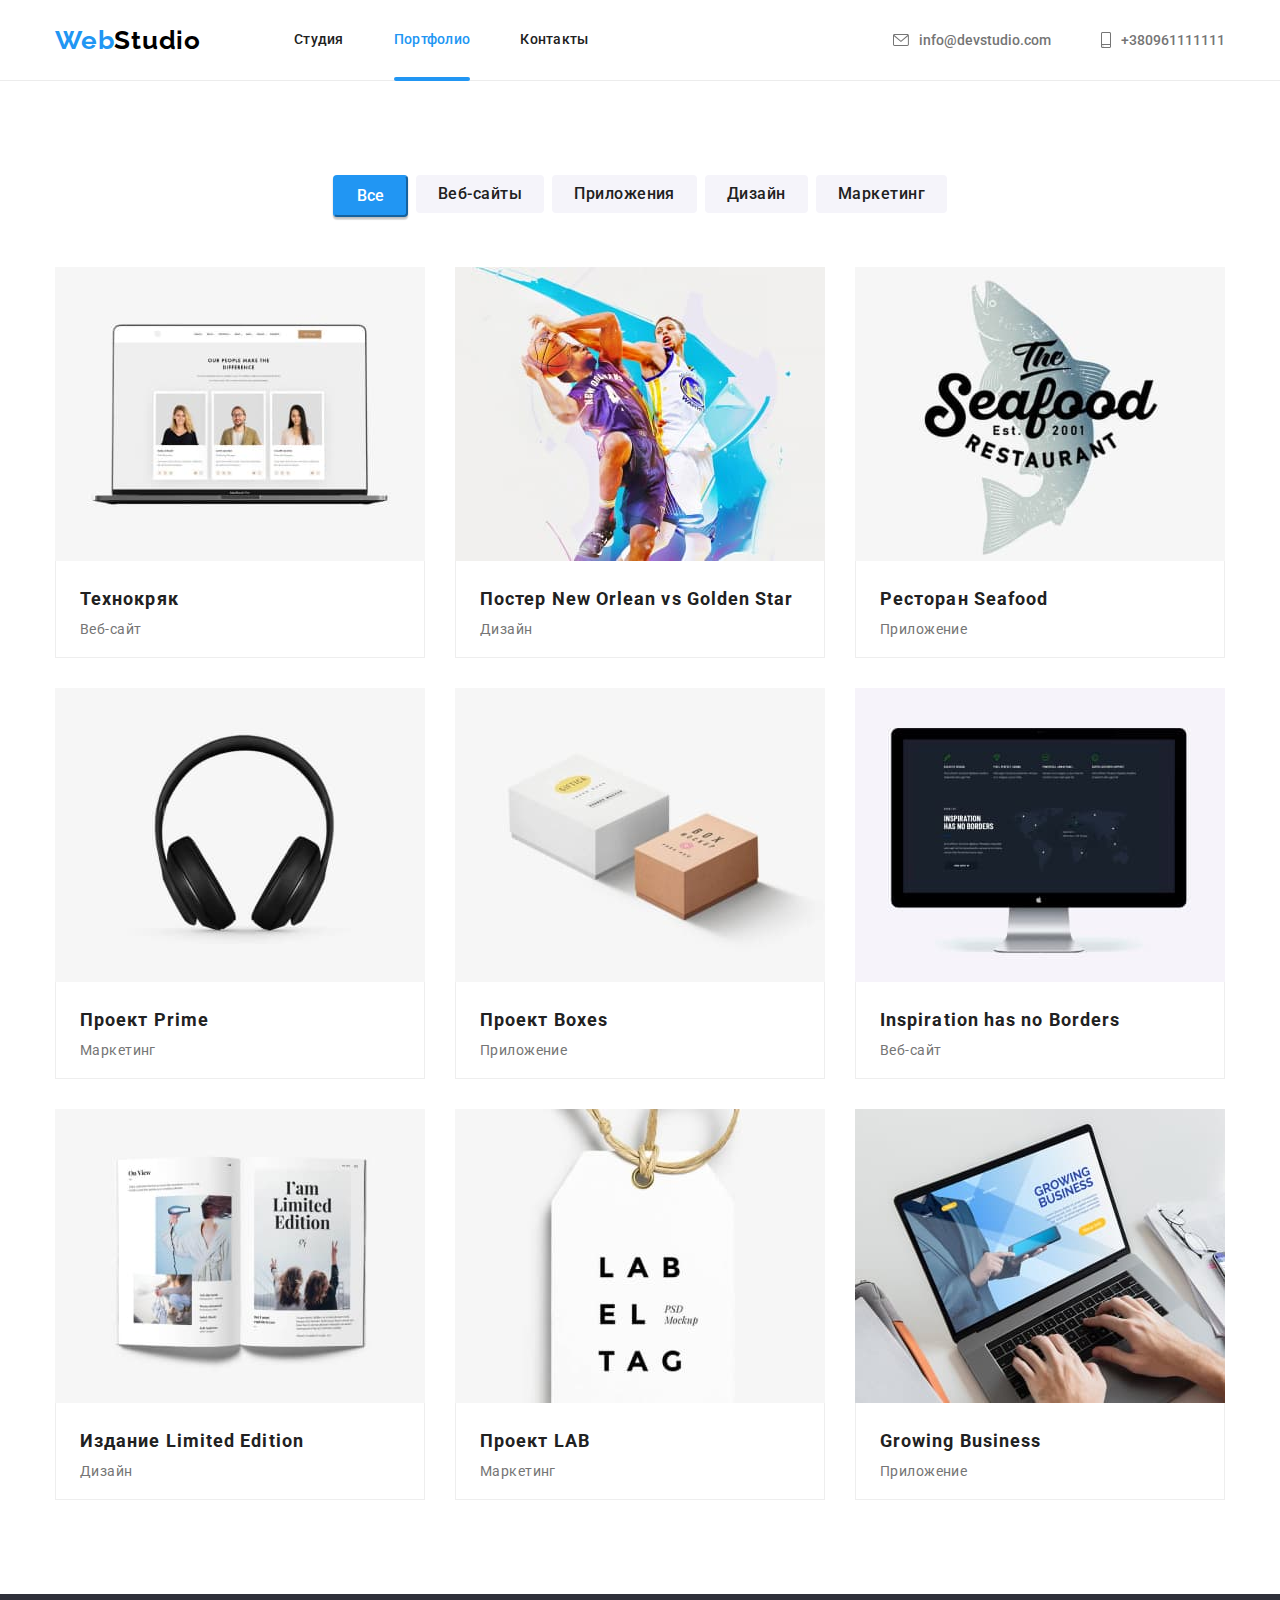
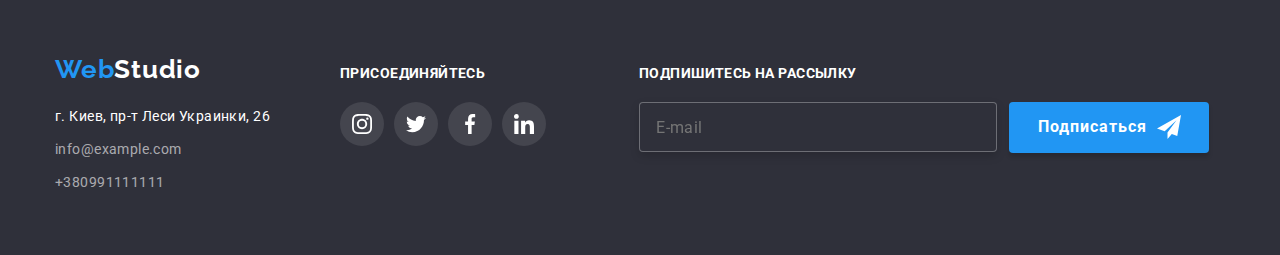
==== portfolio.html @ b42b378a "hw7" ====
<!DOCTYPE html>
<html lang="ru">
  <head>
    <meta charset="UTF-8" />
    <meta http-equiv="X-UA-Compatible" content="IE=edge" />
    <meta name="viewport" content="width=device-width, initial-scale=1.0" />
    <title>portfolio</title>
    <link
      href="https://fonts.googleapis.com/css2?family=Raleway:wght@700&family=Roboto:wght@400;500;700;900&display=swap"
      rel="stylesheet"
    />
    <link
      rel="stylesheet"
      href="https://cdnjs.cloudflare.com/ajax/libs/modern-normalize/1.1.0/modern-normalize.min.css"
    />
    <link rel="stylesheet" href="./css/styles.css" />
  </head>
  <body>
    <header class="header">
      <div class="container main-nav">
        <nav class="nav">
          <a class="link link-logo logo" href="./index.html" lang="en"
            >Web<span class="logo-header">Studio</span></a
          >
          <ul class="list-nav">
            <li class="item"><a class="link" href="./index.html">Студия</a></li>
            <li class="item">
              <a class="link-active" href="./portfolio.html">Портфолио</a>
            </li>
            <li class="item"><a class="link" href="#contacts">Контакты</a></li>
          </ul>
        </nav>
        <!-- contacts -->
        <ul class="list-contacts">
          <li class="item item-contacts">
            <a
              class="link link-contacts"
              href="mailto:info@devstudio.com"
              title="написать письмо"
            >
              <svg class="header-icon" width="16" height="12">
                <use href="./image/icon.svg#icon-envelope"></use>
              </svg>
              info@devstudio.com</a
            >
          </li>
          <li class="item item-contacts">
            <a
              class="link link-contacts"
              href="tel:+380961111111"
              title="позвонить"
            >
              <svg class="header-icon" width="10" height="16">
                <use href="./image/icon.svg#icon-smartphone"></use>
              </svg>
              +380961111111</a
            >
          </li>
        </ul>
      </div>
    </header>
    <main>
      <section class="section portfolio">
        <div class="container">
          <h1 class="title-section">Портфолио</h1>
          <ul class="list filter">
            <li class="item-button item">
              <button class="button-active" type="button">Все</button>
            </li>
            <li class="item-button item">
              <button class="button-portfolio" type="button">Веб-сайты</button>
            </li>
            <li class="item-button item">
              <button class="button-portfolio" type="button">Приложения</button>
            </li>
            <li class="item-button item">
              <button class="button-portfolio" type="button">Дизайн</button>
            </li>
            <li class="item-button item">
              <button class="button-portfolio" type="button">Маркетинг</button>
            </li>
          </ul>
          <ul class="list-example">
            <li class="item-example item">
              <a class="link-example link" href="./portfolio.html">
                <div class="example-card-thumb">
                  <img
                    class="image"
                    src="./image/portfolio-1.jpg"
                    alt="Технокряк"
                    width="370"
                    height="294"
                  />
                  <div class="overlay-example">
                    <p class="example-text-thumb">
                      Ресурс предлагает комплексные предложения с разным уровнем
                      функционала и сервисов. Все это позволит посетителю
                      получить исчерпывающие сведения о компании или частном
                      лице.
                    </p>
                  </div>
                </div>
                <div class="example-card">
                  <h2 class="example-title title">Технокряк</h2>
                  <p class="text">Веб-сайт</p>
                </div>
              </a>
            </li>
            <li class="item-example item">
              <a class="link-example link" href="./portfolio.html">
                <div class="example-card-thumb">
                  <img
                    class="image"
                    src="./image/portfolio-2.jpg"
                    alt="Постер New Orlean vs Golden Star"
                    width="370"
                    height="294"
                  />
                  <div class="overlay-example">
                    <p class="example-text-thumb">
                      Ресурс предлагает комплексные предложения с разным уровнем
                      функционала и сервисов. Все это позволит посетителю
                      получить исчерпывающие сведения о компании или частном
                      лице.
                    </p>
                  </div>
                </div>
                <div class="example-card">
                  <h2 class="example-title title">
                    Постер <span lang="en">New Orlean vs Golden Star</span>
                  </h2>
                  <p class="text">Дизайн</p>
                </div>
              </a>
            </li>
            <li class="item-example item">
              <a class="link-example link" href="./portfolio.html">
                <div class="example-card-thumb">
                  <img
                    class="image"
                    src="./image/portfolio-3.jpg"
                    alt="Ресторан Seafood"
                    width="370"
                    height="294"
                  />
                  <div class="overlay-example">
                    <p class="example-text-thumb">
                      Ресурс предлагает комплексные предложения с разным уровнем
                      функционала и сервисов. Все это позволит посетителю
                      получить исчерпывающие сведения о компании или частном
                      лице.
                    </p>
                  </div>
                </div>
                <div class="example-card">
                  <h2 class="example-title title">
                    Ресторан <span lang="en">Seafood</span>
                  </h2>
                  <p class="text">Приложение</p>
                </div>
              </a>
            </li>
            <li class="item-example item">
              <a class="link-example link" href="./portfolio.html">
                <div class="example-card-thumb">
                  <img
                    class="image"
                    src="./image/portfolio-4.jpg"
                    alt="Проект Prime"
                    width="370"
                    height="294"
                  />
                  <div class="overlay-example">
                    <p class="example-text-thumb">
                      Ресурс предлагает комплексные предложения с разным уровнем
                      функционала и сервисов. Все это позволит посетителю
                      получить исчерпывающие сведения о компании или частном
                      лице.
                    </p>
                  </div>
                </div>
                <div class="example-card">
                  <h2 class="example-title title">
                    Проект <span lang="en">Prime</span>
                  </h2>
                  <p class="text">Маркетинг</p>
                </div>
              </a>
            </li>
            <li class="item-example item">
              <a class="link-example link" href="./portfolio.html">
                <div class="example-card-thumb">
                  <img
                    class="image"
                    src="./image/portfolio-5.jpg"
                    alt="Проект Boxes"
                    width="370"
                    height="294"
                  />
                  <div class="overlay-example">
                    <p class="example-text-thumb">
                      Ресурс предлагает комплексные предложения с разным уровнем
                      функционала и сервисов. Все это позволит посетителю
                      получить исчерпывающие сведения о компании или частном
                      лице.
                    </p>
                  </div>
                </div>
                <div class="example-card">
                  <h2 class="example-title title">
                    Проект <span lang="en">Boxes</span>
                  </h2>
                  <p class="text">Приложение</p>
                </div>
              </a>
            </li>
            <li class="item-example item">
              <a class="link-example link" href="./portfolio.html">
                <div class="example-card-thumb">
                  <img
                    class="image"
                    src="./image/portfolio-6.jpg"
                    alt="Inspiration has no Borders"
                    width="370"
                    height="294"
                  />
                  <div class="overlay-example">
                    <p class="example-text-thumb">
                      Ресурс предлагает комплексные предложения с разным уровнем
                      функционала и сервисов. Все это позволит посетителю
                      получить исчерпывающие сведения о компании или частном
                      лице.
                    </p>
                  </div>
                </div>
                <div class="example-card">
                  <h2 class="example-title title" lang="en">
                    Inspiration has no Borders
                  </h2>
                  <p class="text">Веб-сайт</p>
                </div>
              </a>
            </li>
            <li class="item-example item">
              <a class="link-example link" href="./portfolio.html">
                <div class="example-card-thumb">
                  <img
                    class="image"
                    src="./image/portfolio-7.jpg"
                    alt="Издание Limited Edition"
                    width="370"
                    height="294"
                  />
                  <div class="overlay-example">
                    <p class="example-text-thumb">
                      Ресурс предлагает комплексные предложения с разным уровнем
                      функционала и сервисов. Все это позволит посетителю
                      получить исчерпывающие сведения о компании или частном
                      лице.
                    </p>
                  </div>
                </div>
                <div class="example-card">
                  <h2 class="example-title title">
                    Издание <span lang="en">Limited Edition</span>
                  </h2>
                  <p class="text">Дизайн</p>
                </div>
              </a>
            </li>
            <li class="item-example item">
              <a class="link-example link" href="./portfolio.html">
                <div class="example-card-thumb">
                  <img
                    class="image image"
                    src="./image/portfolio-8.jpg"
                    alt="Проект LAB"
                    width="370"
                    height="294"
                  />
                  <div class="overlay-example">
                    <p class="example-text-thumb">
                      Ресурс предлагает комплексные предложения с разным уровнем
                      функционала и сервисов. Все это позволит посетителю
                      получить исчерпывающие сведения о компании или частном
                      лице.
                    </p>
                  </div>
                </div>
                <div class="example-card">
                  <h2 class="example-title title">
                    Проект <span class="part-name" lang="en">LAB</span>
                  </h2>
                  <p class="text">Маркетинг</p>
                </div>
              </a>
            </li>
            <li class="item-example item">
              <a class="link-example link" href="./portfolio.html">
                <div class="example-card-thumb">
                  <img
                    class="image"
                    src="./image/portfolio-9.jpg"
                    alt="Growing Business"
                    width="370"
                    height="294"
                  />
                  <div class="overlay-example">
                    <p class="example-text-thumb">
                      Ресурс предлагает комплексные предложения с разным уровнем
                      функционала и сервисов. Все это позволит посетителю
                      получить исчерпывающие сведения о компании или частном
                      лице.
                    </p>
                  </div>
                </div>
                <div class="example-card">
                  <h2 class="example-title title" lang="en">
                    Growing Business
                  </h2>
                  <p class="text">Приложение</p>
                </div>
              </a>
            </li>
          </ul>
        </div>
      </section>
    </main>
    <footer class="footer">
      <div class="container footer-container">
        <div class="footer-contacts-part">
          <a class="link logo logo-link" href="index.html" lang="en"
            >Web<span class="logo-footer">Studio</span>
          </a>
          <address class="address">
            <p class="address-link-first">г. Киев, пр-т Леси Украинки, 26</p>
            <ul class="list">
              <li class="address-item item">
                <a class="address-link" href="mailto:info@example.com"
                  >info@example.com</a
                >
              </li>
              <li class="address-item item">
                <a class="address-link" href="tel:+380991111111"
                  >+380991111111</a
                >
              </li>
            </ul>
          </address>
        </div>
        <div class="footer-soc-part">
          <h2 class="footer-soc-title title">Присоединяйтесь</h2>
          <ul class="footer-soc-list list">
            <li class="footer-soc-item item">
              <a class="footer-soc-link link" href="">
                <svg class="icon-soc" width="20" height="20">
                  <use href="./image/icon.svg#icon-instagram"></use>
                </svg>
              </a>
            </li>
            <li class="footer-soc-item item">
              <a class="footer-soc-link link" href="">
                <svg class="icon-soc" width="20" height="20">
                  <use href="./image/icon.svg#icon-twitter"></use>
                </svg>
              </a>
            </li>
            <li class="footer-soc-item item">
              <a class="footer-soc-link link" href="">
                <svg class="icon-soc" width="20" height="20">
                  <use href="./image/icon.svg#icon-facebook"></use>
                </svg>
              </a>
            </li>
            <li class="footer-soc-item item">
              <a class="footer-soc-link link" href="">
                <svg class="icon-soc" width="20" height="20">
                  <use href="./image/icon.svg#icon-linkedin"></use>
                </svg>
              </a>
            </li>
          </ul>
        </div>
        <div class="subscription-footer">
          <h2 class="subscription-text">Подпишитесь на рассылку</h2>
          <form class="subscription-form">
            <input
              class="subscription-input"
              type="email"
              name="user-email"
              placeholder="E-mail"
            />
            <button class="subscription-button" type="submit">
              Подписаться
              <svg class="subscription-icon" width="24" height="24">
                <use href="./image/icon.svg#footer-icon-send"></use>
              </svg>
            </button>
          </form>
        </div>
      </div>
    </footer>
  </body>
</html>
---- css/styles.css ----
:root {
  --main-color: #212121;
  --secondary-color: #757575;
  --accent-color: #2196f3;
  --white-color: #ffffff;
  --white-alfa-color: rgba(255, 255, 255, 0.6);
  --black-color: #000000;
  --bg-main-color: #ffffff;
  --bg-light-color: #f5f4fa;
  --bg-dark-color: #2f303a;
  --bg-accent-color: #2196f3;
  --bg-accent-color-button: #188ce8;
  --border-card-color: #eeeeee;
  --soc-icon-color-main: #afb1b8;
  --soc-bg-footer: rgba(255, 255, 255, 0.1);
}
/* reset style */
p,
h1,
h2,
h3,
h4,
h5,
h6,
ul {
  margin: 0;
  padding: 0;
}
.container {
  width: 1200px;
  padding-left: 15px;
  padding-right: 15px;
  margin: 0 auto;
}
.section {
  padding-top: 94px;
  padding-bottom: 94px;
}
body {
  background-color: var(--bg-main-color);
  color: var(--main-color);
  font-family: "Roboto", sans-serif;
  font-size: 14px;
}
.hero,
.footer {
  background-color: var(--bg-dark-color);
}
.team {
  background-color: var(--bg-light-color);
}
.link {
  font-weight: 500;
  color: var(--main-color);
  text-decoration: none;

  transition: color 250ms cubic-bezier(0.4, 0, 0.2, 1),
    background-color 250ms cubic-bezier(0.4, 0, 0.2, 1),
    box-shadow 250ms cubic-bezier(0.4, 0, 0.2, 1);
}
.item {
  list-style-type: none;
}
/* header */
.header {
  border-bottom: 1px solid #ececec;
}
.main-nav,
.nav {
  display: flex;
  align-items: center;
}
/* Логотип */
.logo {
  display: block;
  color: var(--accent-color);
  font-family: "Raleway", sans-serif;
  font-weight: 700;
  font-size: 26px;
  line-height: 1.19;
  letter-spacing: 0.03em;
}
.logo-header {
  color: var(--black-color);
}
.link-logo {
  padding-top: 24px;
  padding-bottom: 24px;
}
/* site-nav */
.list-nav {
  display: flex;
  margin-left: 93px;
}
.list-nav .item:not(:last-child),
.list-contacts .item:not(:last-child) {
  margin-right: 50px;
}
.link-contacts {
  display: flex;
  align-items: center;
  color: var(--secondary-color);

  transition: color 250ms cubic-bezier(0.4, 0, 0.2, 1),
    background-color 250ms cubic-bezier(0.4, 0, 0.2, 1),
    box-shadow 250ms cubic-bezier(0.4, 0, 0.2, 1);
}
.list-nav .link,
.list-nav .link-active,
.link-contacts .link {
  display: block;
  padding-top: 32px;
  padding-bottom: 32px;
  font-weight: 500;
  font-size: 14px;
  line-height: 1.14;
  letter-spacing: 0.02em;
}
.link-active {
  position: relative;
}
.link-active::after {
  position: absolute;
  content: "";
  display: block;
  bottom: -1px;
  left: 0;
  width: 100%;
  height: 4px;
  border-radius: 2px;
  background-color: var(--accent-color);
}
.list-contacts {
  display: flex;
  margin-left: auto;
}
.link-contacts {
  display: flex;
  align-items: center;
  color: var(--secondary-color);
}
.header-icon {
  fill: currentColor;
  margin-right: 10px;
}
.link-active {
  font-weight: 500;
  color: var(--accent-color);
  text-decoration: none;
}
/*---modal---*/
.backdrop {
  position: fixed;
  top: 0;
  left: 0;
  width: 100%;
  height: 100%;
  z-index: 1;
  opacity: 1;
  transition: opacity 250ms cubic-bezier(0.4, 0, 0.2, 1),
    visibility 250ms cubic-bezier(0.4, 0, 0.2, 1);
  background-color: rgba(0, 0, 0, 0.2);
}
.backdrop.is-hidden {
  visibility: hidden;
  opacity: 0;
  pointer-events: none;
}
.modal {
  position: absolute;
  content: "";
  top: 50%;
  left: 50%;
  border-radius: 4px;
  box-shadow: 0px 1px 3px rgba(0, 0, 0, 0.12), 0px 1px 1px rgba(0, 0, 0, 0.14),
    0px 2px 1px rgba(0, 0, 0, 0.2);
  width: 528px;
  height: 581px;
  padding: 40px;
  transform: translate(-50%, -50%);
  transition: transform 250ms cubic-bezier(0.4, 0, 0.2, 1);
  background-color: var(--bg-main-color);
}
.button-close {
  position: absolute;
  content: "";
  top: 8px;
  right: 8px;
  display: flex;
  align-items: center;
  justify-content: center;
  width: 30px;
  height: 30px;
  padding: 0;
  border-radius: 50%;
  border: 1px solid rgba(0, 0, 0, 0.1);

  cursor: pointer;
  background-color: var(--bg-main-color);
  transition: transform 250ms cubic-bezier(0.4, 0, 0.2, 1);
}
.button-close:hover,
.button-close:focus {
  fill: var(--accent-color);
}
.button-active {
  padding: 6px 22px;
  display: block;
  font-weight: 500;
  font-size: 16px;
  line-height: 1.63;
  border-radius: 4px;
  text-align: center;
  cursor: pointer;
  background-color: var(--bg-accent-color);
  color: var(--white-color);
  text-decoration: none;
  border-radius: 4px;
  border-color: var(--accent-color);
  box-shadow: 0px 3px 1px rgba(0, 0, 0, 0.1), 0px 1px 2px rgba(0, 0, 0, 0.08),
    0px 2px 2px rgba(0, 0, 0, 0.12);
}
.list-nav .link:hover,
.list-nav .link:focus,
.list-contacts .link:hover,
.list-contacts .link:focus {
  color: var(--accent-color);
  fill: currentColor;
}
.modal-form {
  display: flex;
  flex-direction: column;
  justify-content: center;
}
.modal-text {
  font-style: normal;
  font-weight: 700;
  font-size: 20px;
  line-height: 1.15;
  text-align: center;
  letter-spacing: 0.03em;
  color: var(--main-color);
}
.modal-item {
  margin-bottom: 10px;
  list-style: none;
}
.modal-form-comment,
.modal-lable {
  margin-bottom: 4px;
  font-weight: 400;
  font-size: 12px;
  line-height: 1.67;
  letter-spacing: 0.01em;
  color: var(--secondary-color);
}
.modal-field {
  position: relative;
}
.modal-input-icon {
  position: absolute;
  content: "";
  top: 50%;
  left: 12px;
  transform: translateY(-50%);
  fill: var(--main-color);
  transition: border-color 250ms cubic-bezier(0.4, 0, 0.2, 1);
}
.modal-input {
  width: 100%;
  height: 40px;
  padding: 11px 12px 11px 42px;
  border: 1px solid rgba(33, 33, 33, 0.2);
  border-radius: 4px;
  font-weight: 400;
  font-size: 12px;
  line-height: 1.67;
  letter-spacing: 0.01em;
  color: var(--main-color);
  transition: border-color 250ms cubic-bezier(0.4, 0, 0.2, 1);
}
.modal-input:hover,
.modal-input:focus {
  border-color: var(--accent-color);
}
.modal-input:hover + .modal-input-icon,
.modal-input:focus + .modal-input-icon {
  fill: var(--accent-color);
}
.modal-textarea {
  width: 100%;
  height: 120px;
  padding: 12px 16px;
  border: 1px solid rgba(33, 33, 33, 0.2);
  border-radius: 4px;
  resize: none;
  transition: border-color 250ms cubic-bezier(0.4, 0, 0.2, 1);
}
.modal-textarea::placeholder {
  font-style: normal;
  font-weight: 400;
  font-size: 12px;
  line-height: 1.67;
  letter-spacing: 0.01em;
  color: rgba(117, 117, 117, 0.5);
}
.modal-textarea:hover,
.model-textarea:focus {
  border-color: var(--accent-color);
}
.modal-comment {
  margin-bottom: 20px;
}
.custom-checkbox {
  width: 16px;
  height: 15;
  display: flex;
  align-items: center;
  justify-content: center;
  outline: 2px solid var(--black-color);
  border-radius: 2px;
  box-shadow: 0px 4px 4px rgba(0, 0, 0, 0.25);

  margin-right: 8px;
  transition: border-color 250ms cubic-bezier(0.4, 0, 0.2, 1),
    background-color 250ms cubic-bezier(0.4, 0, 0.2, 1);
}
.checkbox-icon {
  opacity: 0;
  fill: var(--bg-main-color);
  transition: opacity 250ms cubic-bezier(0.4, 0, 0.2, 1);
}
.input-checkbox:checked + .custom-checkbox {
  outline-color: var(--accent-color);
}
.input-checkbox:checked + .custom-checkbox .checkbox-icon {
  opacity: 1;

  background-color: var(--accent-color);
}
.modal-consent-lable {
  display: flex;
  align-items: center;
  justify-content: center;
  font-weight: 400;
  font-size: 14px;
  line-height: 1.71;
  letter-spacing: 0.03em;
  color: var(--secondary-color);
}
.visually-hidden {
  position: absolute;
  width: 1px;
  height: 1px;
  margin: -1px;
  border: 0;
  padding: 0;
  white-space: nowrap;
  clip-path: inset(100%);
  clip: rect(0 0 0 0);
  overflow: hidden;
}
.modal-button {
  width: 200px;
  height: 50px;
  padding-top: 10px;
  padding-right: 55px;
  padding-bottom: 10px;
  padding-left: 56px;
  margin-top: 30px;
  margin-right: auto;
  margin-left: auto;
  box-shadow: 0px 4px 4px rgba(0, 0, 0, 0.15);
  border-radius: 4px;
  border: 0;
  font-weight: 700;
  font-size: 16px;
  line-height: 1.89;
  letter-spacing: 0.06em;
  cursor: pointer;
  color: var(--white-color);
  background-color: var(--accent-color);
  transition: background-color 250ms cubic-bezier(0.4, 0, 0.2, 1);
}
.modal-button:hover,
.modal-button:focus {
  background-color: var(--bg-accent-color-button);
}
.modal-consent-link {
  cursor: pointer;
  color: var(--accent-color);
}
.modal-consent-link:hover,
.modal-consent-link:focus {
  color: var(--bg-accent-color-button);
}
/* section */
.hero {
  max-width: 1600px;
  height: 600px;
  margin-left: auto;
  margin-right: auto;
  background-image: linear-gradient(
      rgba(47, 48, 58, 0.4),
      rgba(47, 48, 58, 0.4)
    ),
    url(../image/hero.jpg);
  background-position: center;
  background-size: cover;
  background-repeat: no-repeat;
  padding-top: 200px;
  padding-bottom: 200px;
}
.title {
  text-align: center;
  max-width: 696px;
  margin-left: auto;
  margin-right: auto;
}
.hero .title {
  color: var(--white-color);
  font-weight: 900;
  font-size: 44px;
  line-height: 1.36;
  letter-spacing: 0.06em;
  text-transform: uppercase;
}
.icon-thumb {
  display: flex;
  justify-content: center;
  align-items: center;
  height: 120px;
  border-radius: 4px;
  background-color: var(--bg-light-color);
  margin-bottom: 30px;
}
.icon-features {
  width: 70px;
  height: 70px;
}
.item-features {
  flex-basis: calc((100%-90px) / 4);
}
.features-list {
  display: flex;
}
.features-list .item-features:not(:last-child) {
  margin-right: 30px;
}
.features-list .item {
  width: 270px;
}
.text-features {
  font-weight: 400;
  font-size: 14px;
  line-height: 1.71;
  letter-spacing: 0.03em;
  color: var(--secondary-color);
  margin-top: 10px;
}
.title-features {
  font-weight: 700;
  font-size: 14px;
  line-height: 1.14;
  letter-spacing: 0.03em;
  text-transform: uppercase;
  color: var(--main-color);
}
.section-activity {
  padding-top: 0px;
}
.list-activity {
  display: flex;
  list-style: none;
}
.list-activity .item-image:not(:last-child) {
  margin-right: 30px;
}
.item-image {
  position: relative;
}
.text-activity {
  content: "";
  position: absolute;
  display: flex;
  font-style: normal;
  align-items: center;
  justify-content: center;
  text-align: center;

  width: 100%;
  height: 70px;
  bottom: 0;
  right: 0;
  font-weight: 700;
  line-height: 16px;
  letter-spacing: 0.03em;
  text-transform: uppercase;
  color: var(--bg-main-color);
  background-color: rgba(47, 48, 58, 0.8);
}
.button-icon {
  display: flex;
  justify-content: center;
  align-items: center;
  width: 44px;
  height: 44px;
  border-radius: 50%;
  fill: var(--soc-icon-color-main);
  transition: color 250ms cubic-bezier(0.4, 0, 0.2, 1),
    background-color 250ms cubic-bezier(0.4, 0, 0.2, 1),
    box-shadow 250ms cubic-bezier(0.4, 0, 0.2, 1);
}
.button-icon:not(:last-child) {
  margin-right: 10px;
}
.button-icon:hover,
.button-icon:focus {
  fill: var(--bg-main-color);
  background-color: var(--accent-color);
}
.soc-list {
  display: flex;
  justify-content: center;
  list-style: none;
  padding-top: 16px;
}
.soc-icon {
  width: 20px;
  height: 20px;
}
.soc-item:not(:last-child) {
  margin-right: 10px;
}
.item-team {
  flex-basis: calc((100%-90px) / 4);
  background-color: var(--bg-main-color);
  list-style-type: none;
  box-shadow: 0px 1px 3px rgba(0, 0, 0, 0.12), 0px 1px 1px rgba(0, 0, 0, 0.14),
    0px 2px 1px rgba(0, 0, 0, 0.2);
  border-radius: 0px 0px 4px 4px;
}
.list-team .item-team:not(:last-child) {
  margin-right: 30px;
}
.title-card {
  padding: 30px;
}
.speciality {
  font-weight: 400;
  font-size: 16px;
  letter-spacing: 0.03em;
  color: var(--secondary-color);
  text-align: center;
}
.list-team {
  display: flex;
}
.iteam-team {
  margin-right: 30px;
}
.name {
  font-weight: 500;
  font-size: 16px;
  text-align: center;
  letter-spacing: 0.03em;
  color: var(--main-color);
  margin-bottom: 10px;
}
.title-section {
  font-size: 0%;
}
.title-team,
.title-activity {
  margin-bottom: 50px;
  font-size: 36px;
  line-height: 1.17;
  text-align: center;
}
.title-name {
  font-weight: 500;
  font-size: 16px;
  line-height: 1.18;
  text-align: center;
}
.list-example .title {
  font-size: 18px;
  line-height: 2;
  letter-spacing: 0.06em;
  text-align: left;
}
.example-title {
  margin-bottom: 4px;
  font-size: 18px;
  line-height: 2;
  letter-spacing: 0.06em;
  text-align: left;
}
.title .part-name {
  text-transform: uppercase;
}
.image {
  display: block;
  max-width: 100%;
  height: auto;
}
/* clients */
.title-clients {
  text-align: center;
  margin-bottom: 50px;
  font-size: 36px;
  line-height: 1.17;
  letter-spacing: 0.03em;
}
.list-clients {
  display: flex;
  justify-content: center;
  list-style: none;
  margin-right: calc(-1 * 30px);
}
.item-clients {
  flex-basis: calc((100%-150px) / 6);
  margin-right: 30px;
}
.link-clients {
  display: flex;
  width: 170px;
  height: 92px;
  justify-content: center;
  align-items: center;
  border: 1px solid var(--soc-icon-color-main);
  border-radius: 3px;
  fill: var(--soc-icon-color-main);
  transition: color 250ms cubic-bezier(0.4, 0, 0.2, 1),
    background-color 250ms cubic-bezier(0.4, 0, 0.2, 1),
    box-shadow 250ms cubic-bezier(0.4, 0, 0.2, 1);
}
.link-clients:hover,
.link-clients:focus {
  fill: var(--accent-color);
  border: 1px solid var(--accent-color);
}
.logo-company {
  background-size: contain;
}

/* button */
.button-studio {
  display: block;
  margin-top: 30px;
  margin-left: auto;
  margin-right: auto;
  height: 50px;
  min-width: 200px;
  font-weight: 700;
  font-size: 16px;
  line-height: 1.88;
  border-radius: 4px;
  border-color: var(--accent-color);
  text-align: center;
  cursor: pointer;
  letter-spacing: 0.06em;
  color: var(--white-color);
  background-color: var(--bg-accent-color);
  letter-spacing: 0.06em;
  transition: color 250ms cubic-bezier(0.4, 0, 0.2, 1),
    background-color 250ms cubic-bezier(0.4, 0, 0.2, 1),
    box-shadow 250ms cubic-bezier(0.4, 0, 0.2, 1);
}
.button-studio:hover,
.button-studio:focus {
  background-color: var(--bg-accent-color-button);
  border-color: var(--accent-color);
}
.button-portfolio {
  padding: 6px 22px;
  display: block;
  font-weight: 500;
  font-size: 16px;
  line-height: 1.63;
  border-radius: 4px;
  text-align: center;
  cursor: pointer;
  color: var(--main-color);
  background: var(--bg-light-color);
  letter-spacing: 0.03em;
  border: 0;
  transition: color 250ms cubic-bezier(0.4, 0, 0.2, 1),
    background-color 250ms cubic-bezier(0.4, 0, 0.2, 1),
    box-shadow 250ms cubic-bezier(0.4, 0, 0.2, 1);
}
.button-portfolio:hover,
.button-portfolio:focus {
  background-color: var(--bg-accent-color);
  color: var(--white-color);
  box-shadow: 0px 3px 1px rgba(0, 0, 0, 0.1), 0px 1px 2px rgba(0, 0, 0, 0.08),
    0px 2px 2px rgba(0, 0, 0, 0.12);
}
.portfolio .text {
  font-weight: 400;
  color: var(--secondary-color);
  letter-spacing: 0.03em;
}
/* portfolio */
.filter {
  margin-bottom: 50px;
  display: flex;
  justify-content: center;
}
.item-filter:not(:last-child) {
  margin-right: 8px;
}
.item-button:not(:last-child) {
  margin-right: 8px;
}
.item-button {
  border: 0;
}
.list-example {
  display: flex;
  flex-wrap: wrap;
}
.list-example.item-example {
  flex-basis: calc((100%-60px) / 3);
  margin-right: 30px;
  margin-bottom: 30px;

  transition: box-shadow 250ms cubic-bezier(0.4, 0, 0.2, 1);
}
.item-example:not(:nth-child(3n)) {
  margin-right: 30px;
}
.item-example:not(:nth-last-child(-n + 3)) {
  margin-bottom: 30px;
}
.example-card {
  padding: 20px 24px;
  border-right: 1px solid var(--border-card-color);
  border-bottom: 1px solid var(--border-card-color);
  border-left: 1px solid var(--border-card-color);
}
.example-card-thumb {
  position: relative;
  overflow: hidden;
}
.overlay-example {
  position: absolute;
  content: "";
  top: 0;
  left: 0;
  transform: translateY(100%);
  display: inline-block;
  width: 100%;
  height: 100%;
  background-color: rgba(33, 150, 243, 0.9);
  transition: transform 250ms cubic-bezier(0.4, 0, 0.2, 1);
}
.example-text-thumb {
  position: absolute;
  content: "";
  top: 63px;
  left: 24px;
  right: 24px;
  bottom: 63px;
  font-size: 18px;
  line-height: 1.56;
  color: var(--bg-main-color);
}
.item-example:hover .overlay-example {
  transform: translateY(0);
}
.link-example {
  display: block;
}
.link-example:hover,
.link-example:focus {
  box-shadow: 0px 1px 1px rgba(0, 0, 0, 0.12), 0px 4px 4px rgba(0, 0, 0, 0.06),
    1px 4px 6px rgba(0, 0, 0, 0.16);
}
/* footer */
.logo-link {
  margin-bottom: 20px;
}
.footer {
  padding-top: 60px;
  padding-bottom: 60px;
  background-color: var(--bg-dark-color);
}
.logo-footer {
  color: var(--white-color);
  margin-bottom: 20px;
}
.address-link {
  color: var(--white-alfa-color);
  font-style: normal;
  font-weight: 400;
  font-size: 14px;
  line-height: 1.71;
  letter-spacing: 0.03em;
  text-decoration: none;
  transition: color 250ms cubic-bezier(0.4, 0, 0.2, 1),
    background-color 250ms cubic-bezier(0.4, 0, 0.2, 1),
    box-shadow 250ms cubic-bezier(0.4, 0, 0.2, 1);
}
.address-link-first {
  font-style: normal;
  font-weight: 400;
  font-size: 14px;
  line-height: 1.71;
  letter-spacing: 0.03em;
  color: var(--white-color);
}
.address-link:hover,
.address-link:focus {
  color: var(--bg-accent-color);
}
.address-item {
  margin-top: 9px;
}
.footer-soc-part {
  display: block;
}
.footer-soc-title,
.subscription-text {
  text-align: start;
  margin-bottom: 20px;
  font-size: 14px;
  line-height: 1.14;
  letter-spacing: 0.03em;
  text-transform: uppercase;
  color: var(--white-color);
}
.footer-soc-list {
  display: flex;
}
.footer-soc-item:not(:last-child) {
  margin-right: 10px;
}
.footer-soc-link {
  display: flex;
  justify-content: center;
  align-items: center;
  width: 44px;
  height: 44px;
  border-radius: 50%;
  fill: var(--bg-main-color);
  background-color: var(--soc-bg-footer);
  transition: color 250ms cubic-bezier(0.4, 0, 0.2, 1),
    background-color 250ms cubic-bezier(0.4, 0, 0.2, 1),
    box-shadow 250ms cubic-bezier(0.4, 0, 0.2, 1);
}
.footer-soc-link:hover,
.footer-soc-link:focus {
  fill: var(--bg-main-color);
  background-color: var(--bg-accent-color);
}
.footer-container {
  display: flex;
  align-items: baseline;
}
.footer-contacts-part {
  margin-right: 70px;
}
.subscription-footer {
  margin-left: 93px;
}
.subscription-input {
  width: 358px;
  height: 50px;
  padding: 15px 16px;
  margin-right: 12px;
  font-weight: 400;
  font-size: 16px;
  line-height: 1.25;
  letter-spacing: 0.03em;
  border: 1px solid rgba(255, 255, 255, 0.3);
  filter: drop-shadow(0px 4px 4px rgba(0, 0, 0, 0.15));
  border-radius: 4px;
  color: var(--white-alfa-color);
  background-color: var(--bg-dark-color);
  transition: border-color 250ms cubic-bezier(0.4, 0, 0.2, 1);
}
.subscription-input:hover,
.subscription-input:focus {
  border-color: var(--white-alfa-color);
}
.subscription-form {
  display: flex;
}
.subscription-button {
  display: flex;
  align-items: center;
  font-weight: 700;
  font-size: 16px;
  line-height: 1.89;
  text-align: center;
  letter-spacing: 0.06em;
  padding-top: 10px;
  padding-right: 28px;
  padding-bottom: 10px;
  padding-left: 29px;
  box-shadow: 0px 4px 4px rgba(0, 0, 0, 0.15);
  border: 0;
  border-radius: 4px;
  color: var(--bg-main-color);
  background-color: var(--accent-color);
  transition: background-color 250ms cubic-bezier(0.4, 0, 0.2, 1);
}
.subscription-icon {
  margin-left: 10px;
}
.subscription-button:hover,
.subscription-button:focus {
  background-color: var(--bg-accent-color-button);
}
.subscription-icon {
  margin-left: 10px;
  fill: var(--bg-main-color);
}
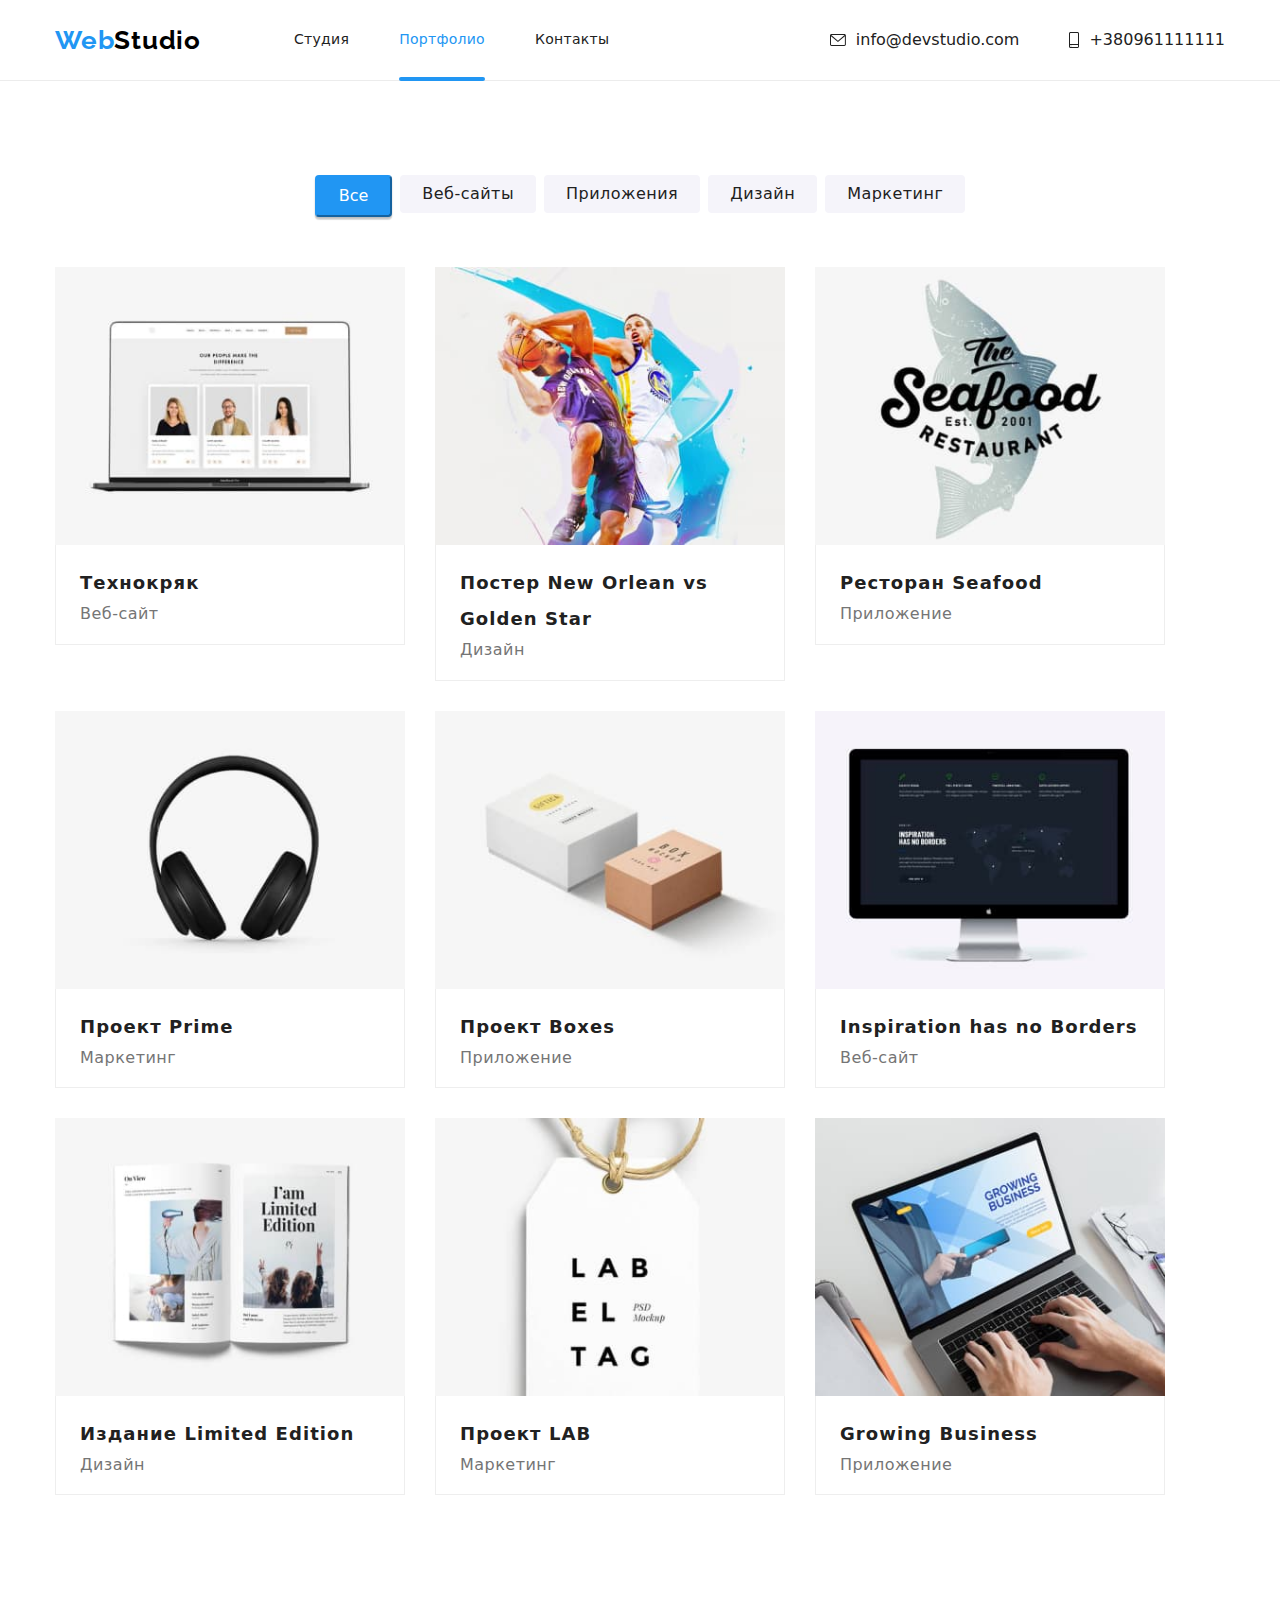
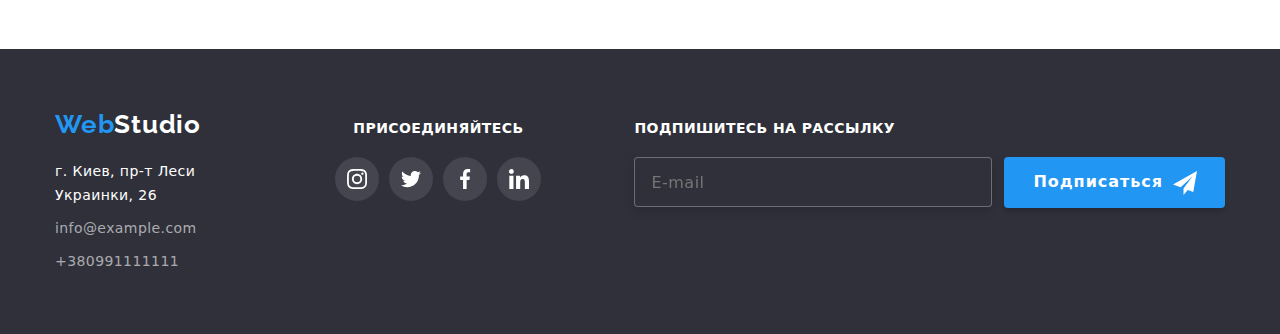
==== commit 2b773e68: "hw7" ====
--- a/portfolio.html
+++ b/portfolio.html
@@ -13,13 +13,14 @@
       rel="stylesheet"
       href="https://cdnjs.cloudflare.com/ajax/libs/modern-normalize/1.1.0/modern-normalize.min.css"
     />
-    <link rel="stylesheet" href="./css/styles.css" />
+    <!--<link rel="stylesheet" href="./css/styles.css" />-->
+    <link rel="stylesheet" href="./css/main.min.css" />
   </head>
   <body>
     <header class="header">
       <div class="container main-nav">
         <nav class="nav">
-          <a class="link link-logo logo" href="./index.html" lang="en"
+          <a class="link link-logo-header logo" href="./index.html" lang="en"
             >Web<span class="logo-header">Studio</span></a
           >
           <ul class="list-nav">
@@ -62,7 +63,7 @@
     <main>
       <section class="section portfolio">
         <div class="container">
-          <h1 class="title-section">Портфолио</h1>
+          <h1 class="visually-hidden">Портфолио</h1>
           <ul class="list filter">
             <li class="item-button item">
               <button class="button-active" type="button">Все</button>
@@ -272,7 +273,7 @@
               <a class="link-example link" href="./portfolio.html">
                 <div class="example-card-thumb">
                   <img
-                    class="image image"
+                    class="image"
                     src="./image/portfolio-8.jpg"
                     alt="Проект LAB"
                     width="370"
@@ -329,7 +330,7 @@
     <footer class="footer">
       <div class="container footer-container">
         <div class="footer-contacts-part">
-          <a class="link logo logo-link" href="index.html" lang="en"
+          <a class="link logo link-logo-footer" href="index.html" lang="en"
             >Web<span class="logo-footer">Studio</span>
           </a>
           <address class="address">
--- a/css/styles.css
+++ b/css/styles.css
@@ -1,919 +1,27 @@
-:root {
-  --main-color: #212121;
-  --secondary-color: #757575;
-  --accent-color: #2196f3;
-  --white-color: #ffffff;
-  --white-alfa-color: rgba(255, 255, 255, 0.6);
-  --black-color: #000000;
-  --bg-main-color: #ffffff;
-  --bg-light-color: #f5f4fa;
-  --bg-dark-color: #2f303a;
-  --bg-accent-color: #2196f3;
-  --bg-accent-color-button: #188ce8;
-  --border-card-color: #eeeeee;
-  --soc-icon-color-main: #afb1b8;
-  --soc-bg-footer: rgba(255, 255, 255, 0.1);
-}
-/* reset style */
-p,
-h1,
-h2,
-h3,
-h4,
-h5,
-h6,
-ul {
-  margin: 0;
-  padding: 0;
-}
-.container {
-  width: 1200px;
-  padding-left: 15px;
-  padding-right: 15px;
-  margin: 0 auto;
-}
-.section {
-  padding-top: 94px;
-  padding-bottom: 94px;
-}
-body {
-  background-color: var(--bg-main-color);
-  color: var(--main-color);
-  font-family: "Roboto", sans-serif;
-  font-size: 14px;
-}
-.hero,
-.footer {
-  background-color: var(--bg-dark-color);
-}
-.team {
-  background-color: var(--bg-light-color);
-}
-.link {
-  font-weight: 500;
-  color: var(--main-color);
-  text-decoration: none;
+/* header */
 
-  transition: color 250ms cubic-bezier(0.4, 0, 0.2, 1),
-    background-color 250ms cubic-bezier(0.4, 0, 0.2, 1),
-    box-shadow 250ms cubic-bezier(0.4, 0, 0.2, 1);
-}
-.item {
-  list-style-type: none;
-}
-/* header */
-.header {
-  border-bottom: 1px solid #ececec;
-}
-.main-nav,
-.nav {
-  display: flex;
-  align-items: center;
-}
 /* Логотип */
-.logo {
-  display: block;
-  color: var(--accent-color);
-  font-family: "Raleway", sans-serif;
-  font-weight: 700;
-  font-size: 26px;
-  line-height: 1.19;
-  letter-spacing: 0.03em;
-}
-.logo-header {
-  color: var(--black-color);
-}
-.link-logo {
-  padding-top: 24px;
-  padding-bottom: 24px;
-}
+
 /* site-nav */
-.list-nav {
-  display: flex;
-  margin-left: 93px;
-}
-.list-nav .item:not(:last-child),
-.list-contacts .item:not(:last-child) {
-  margin-right: 50px;
-}
-.link-contacts {
-  display: flex;
-  align-items: center;
-  color: var(--secondary-color);
 
-  transition: color 250ms cubic-bezier(0.4, 0, 0.2, 1),
-    background-color 250ms cubic-bezier(0.4, 0, 0.2, 1),
-    box-shadow 250ms cubic-bezier(0.4, 0, 0.2, 1);
-}
-.list-nav .link,
-.list-nav .link-active,
-.link-contacts .link {
-  display: block;
-  padding-top: 32px;
-  padding-bottom: 32px;
-  font-weight: 500;
-  font-size: 14px;
-  line-height: 1.14;
-  letter-spacing: 0.02em;
-}
-.link-active {
-  position: relative;
-}
-.link-active::after {
-  position: absolute;
-  content: "";
-  display: block;
-  bottom: -1px;
-  left: 0;
-  width: 100%;
-  height: 4px;
-  border-radius: 2px;
-  background-color: var(--accent-color);
-}
-.list-contacts {
-  display: flex;
-  margin-left: auto;
-}
-.link-contacts {
-  display: flex;
-  align-items: center;
-  color: var(--secondary-color);
-}
-.header-icon {
-  fill: currentColor;
-  margin-right: 10px;
-}
-.link-active {
-  font-weight: 500;
-  color: var(--accent-color);
-  text-decoration: none;
-}
+
+
+
+
 /*---modal---*/
-.backdrop {
-  position: fixed;
-  top: 0;
-  left: 0;
-  width: 100%;
-  height: 100%;
-  z-index: 1;
-  opacity: 1;
-  transition: opacity 250ms cubic-bezier(0.4, 0, 0.2, 1),
-    visibility 250ms cubic-bezier(0.4, 0, 0.2, 1);
-  background-color: rgba(0, 0, 0, 0.2);
-}
-.backdrop.is-hidden {
-  visibility: hidden;
-  opacity: 0;
-  pointer-events: none;
-}
-.modal {
-  position: absolute;
-  content: "";
-  top: 50%;
-  left: 50%;
-  border-radius: 4px;
-  box-shadow: 0px 1px 3px rgba(0, 0, 0, 0.12), 0px 1px 1px rgba(0, 0, 0, 0.14),
-    0px 2px 1px rgba(0, 0, 0, 0.2);
-  width: 528px;
-  height: 581px;
-  padding: 40px;
-  transform: translate(-50%, -50%);
-  transition: transform 250ms cubic-bezier(0.4, 0, 0.2, 1);
-  background-color: var(--bg-main-color);
-}
-.button-close {
-  position: absolute;
-  content: "";
-  top: 8px;
-  right: 8px;
-  display: flex;
-  align-items: center;
-  justify-content: center;
-  width: 30px;
-  height: 30px;
-  padding: 0;
-  border-radius: 50%;
-  border: 1px solid rgba(0, 0, 0, 0.1);
 
-  cursor: pointer;
-  background-color: var(--bg-main-color);
-  transition: transform 250ms cubic-bezier(0.4, 0, 0.2, 1);
-}
-.button-close:hover,
-.button-close:focus {
-  fill: var(--accent-color);
-}
-.button-active {
-  padding: 6px 22px;
-  display: block;
-  font-weight: 500;
-  font-size: 16px;
-  line-height: 1.63;
-  border-radius: 4px;
-  text-align: center;
-  cursor: pointer;
-  background-color: var(--bg-accent-color);
-  color: var(--white-color);
-  text-decoration: none;
-  border-radius: 4px;
-  border-color: var(--accent-color);
-  box-shadow: 0px 3px 1px rgba(0, 0, 0, 0.1), 0px 1px 2px rgba(0, 0, 0, 0.08),
-    0px 2px 2px rgba(0, 0, 0, 0.12);
-}
-.list-nav .link:hover,
-.list-nav .link:focus,
-.list-contacts .link:hover,
-.list-contacts .link:focus {
-  color: var(--accent-color);
-  fill: currentColor;
-}
-.modal-form {
-  display: flex;
-  flex-direction: column;
-  justify-content: center;
-}
-.modal-text {
-  font-style: normal;
-  font-weight: 700;
-  font-size: 20px;
-  line-height: 1.15;
-  text-align: center;
-  letter-spacing: 0.03em;
-  color: var(--main-color);
-}
-.modal-item {
-  margin-bottom: 10px;
-  list-style: none;
-}
-.modal-form-comment,
-.modal-lable {
-  margin-bottom: 4px;
-  font-weight: 400;
-  font-size: 12px;
-  line-height: 1.67;
-  letter-spacing: 0.01em;
-  color: var(--secondary-color);
-}
-.modal-field {
-  position: relative;
-}
-.modal-input-icon {
-  position: absolute;
-  content: "";
-  top: 50%;
-  left: 12px;
-  transform: translateY(-50%);
-  fill: var(--main-color);
-  transition: border-color 250ms cubic-bezier(0.4, 0, 0.2, 1);
-}
-.modal-input {
-  width: 100%;
-  height: 40px;
-  padding: 11px 12px 11px 42px;
-  border: 1px solid rgba(33, 33, 33, 0.2);
-  border-radius: 4px;
-  font-weight: 400;
-  font-size: 12px;
-  line-height: 1.67;
-  letter-spacing: 0.01em;
-  color: var(--main-color);
-  transition: border-color 250ms cubic-bezier(0.4, 0, 0.2, 1);
-}
-.modal-input:hover,
-.modal-input:focus {
-  border-color: var(--accent-color);
-}
-.modal-input:hover + .modal-input-icon,
-.modal-input:focus + .modal-input-icon {
-  fill: var(--accent-color);
-}
-.modal-textarea {
-  width: 100%;
-  height: 120px;
-  padding: 12px 16px;
-  border: 1px solid rgba(33, 33, 33, 0.2);
-  border-radius: 4px;
-  resize: none;
-  transition: border-color 250ms cubic-bezier(0.4, 0, 0.2, 1);
-}
-.modal-textarea::placeholder {
-  font-style: normal;
-  font-weight: 400;
-  font-size: 12px;
-  line-height: 1.67;
-  letter-spacing: 0.01em;
-  color: rgba(117, 117, 117, 0.5);
-}
-.modal-textarea:hover,
-.model-textarea:focus {
-  border-color: var(--accent-color);
-}
-.modal-comment {
-  margin-bottom: 20px;
-}
-.custom-checkbox {
-  width: 16px;
-  height: 15;
-  display: flex;
-  align-items: center;
-  justify-content: center;
-  outline: 2px solid var(--black-color);
-  border-radius: 2px;
-  box-shadow: 0px 4px 4px rgba(0, 0, 0, 0.25);
 
-  margin-right: 8px;
-  transition: border-color 250ms cubic-bezier(0.4, 0, 0.2, 1),
-    background-color 250ms cubic-bezier(0.4, 0, 0.2, 1);
-}
-.checkbox-icon {
-  opacity: 0;
-  fill: var(--bg-main-color);
-  transition: opacity 250ms cubic-bezier(0.4, 0, 0.2, 1);
-}
-.input-checkbox:checked + .custom-checkbox {
-  outline-color: var(--accent-color);
-}
-.input-checkbox:checked + .custom-checkbox .checkbox-icon {
-  opacity: 1;
 
-  background-color: var(--accent-color);
-}
-.modal-consent-lable {
-  display: flex;
-  align-items: center;
-  justify-content: center;
-  font-weight: 400;
-  font-size: 14px;
-  line-height: 1.71;
-  letter-spacing: 0.03em;
-  color: var(--secondary-color);
-}
-.visually-hidden {
-  position: absolute;
-  width: 1px;
-  height: 1px;
-  margin: -1px;
-  border: 0;
-  padding: 0;
-  white-space: nowrap;
-  clip-path: inset(100%);
-  clip: rect(0 0 0 0);
-  overflow: hidden;
-}
-.modal-button {
-  width: 200px;
-  height: 50px;
-  padding-top: 10px;
-  padding-right: 55px;
-  padding-bottom: 10px;
-  padding-left: 56px;
-  margin-top: 30px;
-  margin-right: auto;
-  margin-left: auto;
-  box-shadow: 0px 4px 4px rgba(0, 0, 0, 0.15);
-  border-radius: 4px;
-  border: 0;
-  font-weight: 700;
-  font-size: 16px;
-  line-height: 1.89;
-  letter-spacing: 0.06em;
-  cursor: pointer;
-  color: var(--white-color);
-  background-color: var(--accent-color);
-  transition: background-color 250ms cubic-bezier(0.4, 0, 0.2, 1);
-}
-.modal-button:hover,
-.modal-button:focus {
-  background-color: var(--bg-accent-color-button);
-}
-.modal-consent-link {
-  cursor: pointer;
-  color: var(--accent-color);
-}
-.modal-consent-link:hover,
-.modal-consent-link:focus {
-  color: var(--bg-accent-color-button);
-}
 /* section */
-.hero {
-  max-width: 1600px;
-  height: 600px;
-  margin-left: auto;
-  margin-right: auto;
-  background-image: linear-gradient(
-      rgba(47, 48, 58, 0.4),
-      rgba(47, 48, 58, 0.4)
-    ),
-    url(../image/hero.jpg);
-  background-position: center;
-  background-size: cover;
-  background-repeat: no-repeat;
-  padding-top: 200px;
-  padding-bottom: 200px;
-}
-.title {
-  text-align: center;
-  max-width: 696px;
-  margin-left: auto;
-  margin-right: auto;
-}
-.hero .title {
-  color: var(--white-color);
-  font-weight: 900;
-  font-size: 44px;
-  line-height: 1.36;
-  letter-spacing: 0.06em;
-  text-transform: uppercase;
-}
-.icon-thumb {
-  display: flex;
-  justify-content: center;
-  align-items: center;
-  height: 120px;
-  border-radius: 4px;
-  background-color: var(--bg-light-color);
-  margin-bottom: 30px;
-}
-.icon-features {
-  width: 70px;
-  height: 70px;
-}
-.item-features {
-  flex-basis: calc((100%-90px) / 4);
-}
-.features-list {
-  display: flex;
-}
-.features-list .item-features:not(:last-child) {
-  margin-right: 30px;
-}
-.features-list .item {
-  width: 270px;
-}
-.text-features {
-  font-weight: 400;
-  font-size: 14px;
-  line-height: 1.71;
-  letter-spacing: 0.03em;
-  color: var(--secondary-color);
-  margin-top: 10px;
-}
-.title-features {
-  font-weight: 700;
-  font-size: 14px;
-  line-height: 1.14;
-  letter-spacing: 0.03em;
-  text-transform: uppercase;
-  color: var(--main-color);
-}
-.section-activity {
-  padding-top: 0px;
-}
-.list-activity {
-  display: flex;
-  list-style: none;
-}
-.list-activity .item-image:not(:last-child) {
-  margin-right: 30px;
-}
-.item-image {
-  position: relative;
-}
-.text-activity {
-  content: "";
-  position: absolute;
-  display: flex;
-  font-style: normal;
-  align-items: center;
-  justify-content: center;
-  text-align: center;
 
-  width: 100%;
-  height: 70px;
-  bottom: 0;
-  right: 0;
-  font-weight: 700;
-  line-height: 16px;
-  letter-spacing: 0.03em;
-  text-transform: uppercase;
-  color: var(--bg-main-color);
-  background-color: rgba(47, 48, 58, 0.8);
-}
-.button-icon {
-  display: flex;
-  justify-content: center;
-  align-items: center;
-  width: 44px;
-  height: 44px;
-  border-radius: 50%;
-  fill: var(--soc-icon-color-main);
-  transition: color 250ms cubic-bezier(0.4, 0, 0.2, 1),
-    background-color 250ms cubic-bezier(0.4, 0, 0.2, 1),
-    box-shadow 250ms cubic-bezier(0.4, 0, 0.2, 1);
-}
-.button-icon:not(:last-child) {
-  margin-right: 10px;
-}
-.button-icon:hover,
-.button-icon:focus {
-  fill: var(--bg-main-color);
-  background-color: var(--accent-color);
-}
-.soc-list {
-  display: flex;
-  justify-content: center;
-  list-style: none;
-  padding-top: 16px;
-}
-.soc-icon {
-  width: 20px;
-  height: 20px;
-}
-.soc-item:not(:last-child) {
-  margin-right: 10px;
-}
-.item-team {
-  flex-basis: calc((100%-90px) / 4);
-  background-color: var(--bg-main-color);
-  list-style-type: none;
-  box-shadow: 0px 1px 3px rgba(0, 0, 0, 0.12), 0px 1px 1px rgba(0, 0, 0, 0.14),
-    0px 2px 1px rgba(0, 0, 0, 0.2);
-  border-radius: 0px 0px 4px 4px;
-}
-.list-team .item-team:not(:last-child) {
-  margin-right: 30px;
-}
-.title-card {
-  padding: 30px;
-}
-.speciality {
-  font-weight: 400;
-  font-size: 16px;
-  letter-spacing: 0.03em;
-  color: var(--secondary-color);
-  text-align: center;
-}
-.list-team {
-  display: flex;
-}
-.iteam-team {
-  margin-right: 30px;
-}
-.name {
-  font-weight: 500;
-  font-size: 16px;
-  text-align: center;
-  letter-spacing: 0.03em;
-  color: var(--main-color);
-  margin-bottom: 10px;
-}
-.title-section {
-  font-size: 0%;
-}
-.title-team,
-.title-activity {
-  margin-bottom: 50px;
-  font-size: 36px;
-  line-height: 1.17;
-  text-align: center;
-}
-.title-name {
-  font-weight: 500;
-  font-size: 16px;
-  line-height: 1.18;
-  text-align: center;
-}
-.list-example .title {
-  font-size: 18px;
-  line-height: 2;
-  letter-spacing: 0.06em;
-  text-align: left;
-}
-.example-title {
-  margin-bottom: 4px;
-  font-size: 18px;
-  line-height: 2;
-  letter-spacing: 0.06em;
-  text-align: left;
-}
-.title .part-name {
-  text-transform: uppercase;
-}
-.image {
-  display: block;
-  max-width: 100%;
-  height: auto;
-}
+
+
+
+
 /* clients */
-.title-clients {
-  text-align: center;
-  margin-bottom: 50px;
-  font-size: 36px;
-  line-height: 1.17;
-  letter-spacing: 0.03em;
-}
-.list-clients {
-  display: flex;
-  justify-content: center;
-  list-style: none;
-  margin-right: calc(-1 * 30px);
-}
-.item-clients {
-  flex-basis: calc((100%-150px) / 6);
-  margin-right: 30px;
-}
-.link-clients {
-  display: flex;
-  width: 170px;
-  height: 92px;
-  justify-content: center;
-  align-items: center;
-  border: 1px solid var(--soc-icon-color-main);
-  border-radius: 3px;
-  fill: var(--soc-icon-color-main);
-  transition: color 250ms cubic-bezier(0.4, 0, 0.2, 1),
-    background-color 250ms cubic-bezier(0.4, 0, 0.2, 1),
-    box-shadow 250ms cubic-bezier(0.4, 0, 0.2, 1);
-}
-.link-clients:hover,
-.link-clients:focus {
-  fill: var(--accent-color);
-  border: 1px solid var(--accent-color);
-}
-.logo-company {
-  background-size: contain;
-}
 
 /* button */
-.button-studio {
-  display: block;
-  margin-top: 30px;
-  margin-left: auto;
-  margin-right: auto;
-  height: 50px;
-  min-width: 200px;
-  font-weight: 700;
-  font-size: 16px;
-  line-height: 1.88;
-  border-radius: 4px;
-  border-color: var(--accent-color);
-  text-align: center;
-  cursor: pointer;
-  letter-spacing: 0.06em;
-  color: var(--white-color);
-  background-color: var(--bg-accent-color);
-  letter-spacing: 0.06em;
-  transition: color 250ms cubic-bezier(0.4, 0, 0.2, 1),
-    background-color 250ms cubic-bezier(0.4, 0, 0.2, 1),
-    box-shadow 250ms cubic-bezier(0.4, 0, 0.2, 1);
-}
-.button-studio:hover,
-.button-studio:focus {
-  background-color: var(--bg-accent-color-button);
-  border-color: var(--accent-color);
-}
-.button-portfolio {
-  padding: 6px 22px;
-  display: block;
-  font-weight: 500;
-  font-size: 16px;
-  line-height: 1.63;
-  border-radius: 4px;
-  text-align: center;
-  cursor: pointer;
-  color: var(--main-color);
-  background: var(--bg-light-color);
-  letter-spacing: 0.03em;
-  border: 0;
-  transition: color 250ms cubic-bezier(0.4, 0, 0.2, 1),
-    background-color 250ms cubic-bezier(0.4, 0, 0.2, 1),
-    box-shadow 250ms cubic-bezier(0.4, 0, 0.2, 1);
-}
-.button-portfolio:hover,
-.button-portfolio:focus {
-  background-color: var(--bg-accent-color);
-  color: var(--white-color);
-  box-shadow: 0px 3px 1px rgba(0, 0, 0, 0.1), 0px 1px 2px rgba(0, 0, 0, 0.08),
-    0px 2px 2px rgba(0, 0, 0, 0.12);
-}
-.portfolio .text {
-  font-weight: 400;
-  color: var(--secondary-color);
-  letter-spacing: 0.03em;
-}
+
 /* portfolio */
-.filter {
-  margin-bottom: 50px;
-  display: flex;
-  justify-content: center;
-}
-.item-filter:not(:last-child) {
-  margin-right: 8px;
-}
-.item-button:not(:last-child) {
-  margin-right: 8px;
-}
-.item-button {
-  border: 0;
-}
-.list-example {
-  display: flex;
-  flex-wrap: wrap;
-}
-.list-example.item-example {
-  flex-basis: calc((100%-60px) / 3);
-  margin-right: 30px;
-  margin-bottom: 30px;
 
-  transition: box-shadow 250ms cubic-bezier(0.4, 0, 0.2, 1);
-}
-.item-example:not(:nth-child(3n)) {
-  margin-right: 30px;
-}
-.item-example:not(:nth-last-child(-n + 3)) {
-  margin-bottom: 30px;
-}
-.example-card {
-  padding: 20px 24px;
-  border-right: 1px solid var(--border-card-color);
-  border-bottom: 1px solid var(--border-card-color);
-  border-left: 1px solid var(--border-card-color);
-}
-.example-card-thumb {
-  position: relative;
-  overflow: hidden;
-}
-.overlay-example {
-  position: absolute;
-  content: "";
-  top: 0;
-  left: 0;
-  transform: translateY(100%);
-  display: inline-block;
-  width: 100%;
-  height: 100%;
-  background-color: rgba(33, 150, 243, 0.9);
-  transition: transform 250ms cubic-bezier(0.4, 0, 0.2, 1);
-}
-.example-text-thumb {
-  position: absolute;
-  content: "";
-  top: 63px;
-  left: 24px;
-  right: 24px;
-  bottom: 63px;
-  font-size: 18px;
-  line-height: 1.56;
-  color: var(--bg-main-color);
-}
-.item-example:hover .overlay-example {
-  transform: translateY(0);
-}
-.link-example {
-  display: block;
-}
-.link-example:hover,
-.link-example:focus {
-  box-shadow: 0px 1px 1px rgba(0, 0, 0, 0.12), 0px 4px 4px rgba(0, 0, 0, 0.06),
-    1px 4px 6px rgba(0, 0, 0, 0.16);
-}
 /* footer */
-.logo-link {
-  margin-bottom: 20px;
-}
-.footer {
-  padding-top: 60px;
-  padding-bottom: 60px;
-  background-color: var(--bg-dark-color);
-}
-.logo-footer {
-  color: var(--white-color);
-  margin-bottom: 20px;
-}
-.address-link {
-  color: var(--white-alfa-color);
-  font-style: normal;
-  font-weight: 400;
-  font-size: 14px;
-  line-height: 1.71;
-  letter-spacing: 0.03em;
-  text-decoration: none;
-  transition: color 250ms cubic-bezier(0.4, 0, 0.2, 1),
-    background-color 250ms cubic-bezier(0.4, 0, 0.2, 1),
-    box-shadow 250ms cubic-bezier(0.4, 0, 0.2, 1);
-}
-.address-link-first {
-  font-style: normal;
-  font-weight: 400;
-  font-size: 14px;
-  line-height: 1.71;
-  letter-spacing: 0.03em;
-  color: var(--white-color);
-}
-.address-link:hover,
-.address-link:focus {
-  color: var(--bg-accent-color);
-}
-.address-item {
-  margin-top: 9px;
-}
-.footer-soc-part {
-  display: block;
-}
-.footer-soc-title,
-.subscription-text {
-  text-align: start;
-  margin-bottom: 20px;
-  font-size: 14px;
-  line-height: 1.14;
-  letter-spacing: 0.03em;
-  text-transform: uppercase;
-  color: var(--white-color);
-}
-.footer-soc-list {
-  display: flex;
-}
-.footer-soc-item:not(:last-child) {
-  margin-right: 10px;
-}
-.footer-soc-link {
-  display: flex;
-  justify-content: center;
-  align-items: center;
-  width: 44px;
-  height: 44px;
-  border-radius: 50%;
-  fill: var(--bg-main-color);
-  background-color: var(--soc-bg-footer);
-  transition: color 250ms cubic-bezier(0.4, 0, 0.2, 1),
-    background-color 250ms cubic-bezier(0.4, 0, 0.2, 1),
-    box-shadow 250ms cubic-bezier(0.4, 0, 0.2, 1);
-}
-.footer-soc-link:hover,
-.footer-soc-link:focus {
-  fill: var(--bg-main-color);
-  background-color: var(--bg-accent-color);
-}
-.footer-container {
-  display: flex;
-  align-items: baseline;
-}
-.footer-contacts-part {
-  margin-right: 70px;
-}
-.subscription-footer {
-  margin-left: 93px;
-}
-.subscription-input {
-  width: 358px;
-  height: 50px;
-  padding: 15px 16px;
-  margin-right: 12px;
-  font-weight: 400;
-  font-size: 16px;
-  line-height: 1.25;
-  letter-spacing: 0.03em;
-  border: 1px solid rgba(255, 255, 255, 0.3);
-  filter: drop-shadow(0px 4px 4px rgba(0, 0, 0, 0.15));
-  border-radius: 4px;
-  color: var(--white-alfa-color);
-  background-color: var(--bg-dark-color);
-  transition: border-color 250ms cubic-bezier(0.4, 0, 0.2, 1);
-}
-.subscription-input:hover,
-.subscription-input:focus {
-  border-color: var(--white-alfa-color);
-}
-.subscription-form {
-  display: flex;
-}
-.subscription-button {
-  display: flex;
-  align-items: center;
-  font-weight: 700;
-  font-size: 16px;
-  line-height: 1.89;
-  text-align: center;
-  letter-spacing: 0.06em;
-  padding-top: 10px;
-  padding-right: 28px;
-  padding-bottom: 10px;
-  padding-left: 29px;
-  box-shadow: 0px 4px 4px rgba(0, 0, 0, 0.15);
-  border: 0;
-  border-radius: 4px;
-  color: var(--bg-main-color);
-  background-color: var(--accent-color);
-  transition: background-color 250ms cubic-bezier(0.4, 0, 0.2, 1);
-}
-.subscription-icon {
-  margin-left: 10px;
-}
-.subscription-button:hover,
-.subscription-button:focus {
-  background-color: var(--bg-accent-color-button);
-}
-.subscription-icon {
-  margin-left: 10px;
-  fill: var(--bg-main-color);
-}
--- a/css/main.min.css
+++ b/css/main.min.css
@@ -0,0 +1,2 @@
+.visually-hidden{position:absolute;width:1px;height:1px;margin:-1px;border:0;padding:0;white-space:nowrap;-webkit-clip-path:inset(100%);clip-path:inset(100%);clip:rect(0 0 0 0);overflow:hidden}:root{--main-color: #212121;--secondary-color: #757575;--accent-color: #2196f3;--white-color: #ffffff;--white-alfa-color: rgba(255, 255, 255, 0.6);--black-color: #000000;--bg-main-color: #ffffff;--bg-light-color: #f5f4fa;--bg-dark-color: #2f303a;--bg-accent-color: #2196f3;--bg-accent-color-button: #188ce8;--border-card-color: #eeeeee;--soc-icon-color-main: #afb1b8;--soc-bg-footer: rgba(255, 255, 255, 0.1)}.item{list-style-type:none}.image{display:block;max-width:100%;height:auto}.link-active::after{position:absolute;content:"";display:block;bottom:-1px;left:0;width:100%;height:4px;border-radius:2px;background-color:var(--accent-color)}.list-nav .link,.list-nav .link-active,.link-contacts .link{display:block;padding-top:32px;padding-bottom:32px;font-weight:500;font-size:14px;line-height:1.14;letter-spacing:0.02em}.list-nav .link:hover,.list-nav .link:focus,.list-contacts .link:hover,.list-contacts .link:focus{color:var(--accent-color);fill:currentColor}p,h1,h2,h3,h4,h5,h6,ul{margin:0;padding:0}.body{background-color:var(--bg-main-color);color:var(--main-color);font-family:"Roboto", sans-serif;font-size:14px}.container{width:1200px;padding-left:15px;padding-right:15px;margin:0 auto}.section{padding-top:94px;padding-bottom:94px}.backdrop{position:fixed;top:0;left:0;width:100%;height:100%;z-index:1;opacity:1;-webkit-transition:opacity 250ms cubic-bezier(0.4, 0, 0.2, 1),visibility 250ms cubic-bezier(0.4, 0, 0.2, 1);transition:opacity 250ms cubic-bezier(0.4, 0, 0.2, 1),visibility 250ms cubic-bezier(0.4, 0, 0.2, 1);background-color:rgba(0,0,0,0.2)}.backdrop.is-hidden{visibility:hidden;opacity:0;pointer-events:none}.modal{position:absolute;content:"";top:50%;left:50%;border-radius:4px;-webkit-box-shadow:0px 1px 3px rgba(0,0,0,0.12),0px 1px 1px rgba(0,0,0,0.14),0px 2px 1px rgba(0,0,0,0.2);box-shadow:0px 1px 3px rgba(0,0,0,0.12),0px 1px 1px rgba(0,0,0,0.14),0px 2px 1px rgba(0,0,0,0.2);width:528px;height:581px;padding:40px;-webkit-transform:translate(-50%, -50%);transform:translate(-50%, -50%);-webkit-transition:-webkit-transform 250ms cubic-bezier(0.4, 0, 0.2, 1);transition:-webkit-transform 250ms cubic-bezier(0.4, 0, 0.2, 1);transition:transform 250ms cubic-bezier(0.4, 0, 0.2, 1);transition:transform 250ms cubic-bezier(0.4, 0, 0.2, 1), -webkit-transform 250ms cubic-bezier(0.4, 0, 0.2, 1);background-color:var(--bg-main-color)}.button-close{position:absolute;content:"";top:8px;right:8px;display:-webkit-box;display:-ms-flexbox;display:flex;-webkit-box-align:center;-ms-flex-align:center;align-items:center;-webkit-box-pack:center;-ms-flex-pack:center;justify-content:center;width:30px;height:30px;padding:0;border-radius:50%;border:1px solid rgba(0,0,0,0.1);cursor:pointer;background-color:var(--bg-main-color);-webkit-transition:-webkit-transform 250ms cubic-bezier(0.4, 0, 0.2, 1);transition:-webkit-transform 250ms cubic-bezier(0.4, 0, 0.2, 1);transition:transform 250ms cubic-bezier(0.4, 0, 0.2, 1);transition:transform 250ms cubic-bezier(0.4, 0, 0.2, 1), -webkit-transform 250ms cubic-bezier(0.4, 0, 0.2, 1)}.button-close:hover,.button-close:focus{fill:var(--accent-color)}.modal-form{display:-webkit-box;display:-ms-flexbox;display:flex;-webkit-box-orient:vertical;-webkit-box-direction:normal;-ms-flex-direction:column;flex-direction:column;-webkit-box-pack:center;-ms-flex-pack:center;justify-content:center}.modal-text{font-style:normal;font-weight:700;font-size:20px;line-height:1.15;text-align:center;letter-spacing:0.03em;color:var(--main-color)}.modal-item{margin-bottom:10px;list-style:none}.modal-form-comment{margin-bottom:4px;font-weight:400;font-size:12px;line-height:1.67;letter-spacing:0.01em;color:var(--secondary-color)}.modal-lable{margin-bottom:4px;font-weight:400;font-size:12px;line-height:1.67;letter-spacing:0.01em;color:var(--secondary-color)}.modal-field{position:relative}.modal-input-icon{position:absolute;content:"";top:50%;left:12px;-webkit-transform:translateY(-50%);transform:translateY(-50%);fill:var(--main-color);-webkit-transition:border-color 250ms cubic-bezier(0.4, 0, 0.2, 1);transition:border-color 250ms cubic-bezier(0.4, 0, 0.2, 1)}.modal-input{width:100%;height:40px;padding:11px 12px 11px 42px;border:1px solid rgba(33,33,33,0.2);border-radius:4px;font-weight:400;font-size:12px;line-height:1.67;letter-spacing:0.01em;color:var(--main-color);-webkit-transition:border-color 250ms cubic-bezier(0.4, 0, 0.2, 1);transition:border-color 250ms cubic-bezier(0.4, 0, 0.2, 1)}.modal-input:hover,.modal-input:focus{border-color:var(--accent-color)}.modal-input:hover+.modal-input-icon,.modal-input:focus+.modal-input-icon{fill:var(--accent-color)}.modal-textarea{width:100%;height:120px;padding:12px 16px;border:1px solid rgba(33,33,33,0.2);border-radius:4px;resize:none;-webkit-transition:border-color 250ms cubic-bezier(0.4, 0, 0.2, 1);transition:border-color 250ms cubic-bezier(0.4, 0, 0.2, 1)}.modal-textarea::-webkit-input-placeholder{font-style:normal;font-weight:400;font-size:12px;line-height:1.67;letter-spacing:0.01em;color:rgba(117,117,117,0.5)}.modal-textarea:-ms-input-placeholder{font-style:normal;font-weight:400;font-size:12px;line-height:1.67;letter-spacing:0.01em;color:rgba(117,117,117,0.5)}.modal-textarea::-ms-input-placeholder{font-style:normal;font-weight:400;font-size:12px;line-height:1.67;letter-spacing:0.01em;color:rgba(117,117,117,0.5)}.modal-textarea::placeholder{font-style:normal;font-weight:400;font-size:12px;line-height:1.67;letter-spacing:0.01em;color:rgba(117,117,117,0.5)}.modal-textarea:hover,.model-textarea:focus{border-color:var(--accent-color)}.modal-comment{margin-bottom:20px}.custom-checkbox{width:16px;height:15;display:-webkit-box;display:-ms-flexbox;display:flex;-webkit-box-align:center;-ms-flex-align:center;align-items:center;-webkit-box-pack:center;-ms-flex-pack:center;justify-content:center;outline:2px solid var(--black-color);border-radius:2px;-webkit-box-shadow:0px 4px 4px rgba(0,0,0,0.25);box-shadow:0px 4px 4px rgba(0,0,0,0.25);margin-right:8px;-webkit-transition:border-color 250ms cubic-bezier(0.4, 0, 0.2, 1),background-color 250ms cubic-bezier(0.4, 0, 0.2, 1);transition:border-color 250ms cubic-bezier(0.4, 0, 0.2, 1),background-color 250ms cubic-bezier(0.4, 0, 0.2, 1)}.checkbox-icon{opacity:0;fill:var(--bg-main-color);-webkit-transition:opacity 250ms cubic-bezier(0.4, 0, 0.2, 1);transition:opacity 250ms cubic-bezier(0.4, 0, 0.2, 1)}.input-checkbox:checked+.custom-checkbox{outline-color:var(--accent-color)}.input-checkbox:checked+.custom-checkbox .checkbox-icon{opacity:1;background-color:var(--accent-color)}.modal-consent-lable{display:-webkit-box;display:-ms-flexbox;display:flex;-webkit-box-align:center;-ms-flex-align:center;align-items:center;-webkit-box-pack:center;-ms-flex-pack:center;justify-content:center;font-weight:400;font-size:14px;line-height:1.71;letter-spacing:0.03em;color:var(--secondary-color)}.modal-button{width:200px;height:50px;padding-top:10px;padding-right:55px;padding-bottom:10px;padding-left:56px;margin-top:30px;margin-right:auto;margin-left:auto;-webkit-box-shadow:0px 4px 4px rgba(0,0,0,0.15);box-shadow:0px 4px 4px rgba(0,0,0,0.15);border-radius:4px;border:0;font-weight:700;font-size:16px;line-height:1.89;letter-spacing:0.06em;cursor:pointer;color:var(--white-color);background-color:var(--accent-color);-webkit-transition:background-color 250ms cubic-bezier(0.4, 0, 0.2, 1);transition:background-color 250ms cubic-bezier(0.4, 0, 0.2, 1)}.modal-button:hover,.modal-button:focus{background-color:var(--bg-accent-color-button)}.modal-consent-link{cursor:pointer;color:var(--accent-color)}.modal-consent-link:hover,.modal-consent-link:focus{color:var(--bg-accent-color-button)}.activity{padding-top:0px}.activity__list{display:-webkit-box;display:-ms-flexbox;display:flex;list-style:none}.activity__list .activity__item:not(:last-child){margin-right:30px}.activity__item{position:relative}.activity__text{content:"";position:absolute;display:-webkit-box;display:-ms-flexbox;display:flex;font-style:normal;-webkit-box-align:center;-ms-flex-align:center;align-items:center;-webkit-box-pack:center;-ms-flex-pack:center;justify-content:center;text-align:center;width:100%;height:70px;bottom:0;right:0;font-weight:700;line-height:16px;letter-spacing:0.03em;text-transform:uppercase;color:var(--bg-main-color);background-color:rgba(47,48,58,0.8)}.activity__title{margin-bottom:50px;font-size:36px;line-height:1.17;text-align:center}.clients__title{text-align:center;margin-bottom:50px;font-size:36px;line-height:1.17;letter-spacing:0.03em}.clients__list{display:-webkit-box;display:-ms-flexbox;display:flex;-webkit-box-pack:center;-ms-flex-pack:center;justify-content:center;list-style:none;margin-right:calc(-1 * 30px)}.clients__item{-ms-flex-preferred-size:calc((100%-150px) / 6);flex-basis:calc((100%-150px) / 6);margin-right:30px}.clients__link{display:-webkit-box;display:-ms-flexbox;display:flex;width:170px;height:92px;-webkit-box-pack:center;-ms-flex-pack:center;justify-content:center;-webkit-box-align:center;-ms-flex-align:center;align-items:center;border:1px solid var(--soc-icon-color-main);border-radius:3px;fill:var(--soc-icon-color-main);-webkit-transition:color 250ms cubic-bezier(0.4, 0, 0.2, 1),background-color 250ms cubic-bezier(0.4, 0, 0.2, 1),-webkit-box-shadow 250ms cubic-bezier(0.4, 0, 0.2, 1);transition:color 250ms cubic-bezier(0.4, 0, 0.2, 1),background-color 250ms cubic-bezier(0.4, 0, 0.2, 1),-webkit-box-shadow 250ms cubic-bezier(0.4, 0, 0.2, 1);transition:color 250ms cubic-bezier(0.4, 0, 0.2, 1),background-color 250ms cubic-bezier(0.4, 0, 0.2, 1),box-shadow 250ms cubic-bezier(0.4, 0, 0.2, 1);transition:color 250ms cubic-bezier(0.4, 0, 0.2, 1),background-color 250ms cubic-bezier(0.4, 0, 0.2, 1),box-shadow 250ms cubic-bezier(0.4, 0, 0.2, 1),-webkit-box-shadow 250ms cubic-bezier(0.4, 0, 0.2, 1)}.clients__link:hover,.clients__link:focus{fill:var(--accent-color);border:1px solid var(--accent-color)}.clients__logo{background-size:contain}.features__icon-thumb{display:-webkit-box;display:-ms-flexbox;display:flex;-webkit-box-pack:center;-ms-flex-pack:center;justify-content:center;-webkit-box-align:center;-ms-flex-align:center;align-items:center;height:120px;border-radius:4px;background-color:var(--bg-light-color);margin-bottom:30px}.features__icon{width:70px;height:70px}.features__item{-ms-flex-preferred-size:calc((100%-90px) / 4);flex-basis:calc((100%-90px) / 4)}.features__list{display:-webkit-box;display:-ms-flexbox;display:flex}.features__list .features__item:not(:last-child){margin-right:30px}.features__list .item{width:270px}.features__text{font-weight:400;font-size:14px;line-height:1.71;letter-spacing:0.03em;color:var(--secondary-color);margin-top:10px}.features__title{font-weight:700;font-size:14px;line-height:1.14;letter-spacing:0.03em;text-transform:uppercase;color:var(--main-color)}.footer{background-color:var(--bg-dark-color)}.footer{padding-top:60px;padding-bottom:60px;background-color:var(--bg-dark-color)}.address-link{color:var(--white-alfa-color);font-style:normal;font-weight:400;font-size:14px;line-height:1.71;letter-spacing:0.03em;text-decoration:none;-webkit-transition:color 250ms cubic-bezier(0.4, 0, 0.2, 1),background-color 250ms cubic-bezier(0.4, 0, 0.2, 1),-webkit-box-shadow 250ms cubic-bezier(0.4, 0, 0.2, 1);transition:color 250ms cubic-bezier(0.4, 0, 0.2, 1),background-color 250ms cubic-bezier(0.4, 0, 0.2, 1),-webkit-box-shadow 250ms cubic-bezier(0.4, 0, 0.2, 1);transition:color 250ms cubic-bezier(0.4, 0, 0.2, 1),background-color 250ms cubic-bezier(0.4, 0, 0.2, 1),box-shadow 250ms cubic-bezier(0.4, 0, 0.2, 1);transition:color 250ms cubic-bezier(0.4, 0, 0.2, 1),background-color 250ms cubic-bezier(0.4, 0, 0.2, 1),box-shadow 250ms cubic-bezier(0.4, 0, 0.2, 1),-webkit-box-shadow 250ms cubic-bezier(0.4, 0, 0.2, 1)}.address-link-first{font-style:normal;font-weight:400;font-size:14px;line-height:1.71;letter-spacing:0.03em;color:var(--white-color)}.address-link:hover,.address-link:focus{color:var(--bg-accent-color)}.address-item{margin-top:9px}.footer-soc-part{display:block}.footer-soc-title,.subscription-text{text-align:start;margin-bottom:20px;font-size:14px;line-height:1.14;letter-spacing:0.03em;text-transform:uppercase;color:var(--white-color)}.footer-soc-list{display:-webkit-box;display:-ms-flexbox;display:flex}.footer-soc-item:not(:last-child){margin-right:10px}.footer-soc-link{display:-webkit-box;display:-ms-flexbox;display:flex;-webkit-box-pack:center;-ms-flex-pack:center;justify-content:center;-webkit-box-align:center;-ms-flex-align:center;align-items:center;width:44px;height:44px;border-radius:50%;fill:var(--bg-main-color);background-color:var(--soc-bg-footer);-webkit-transition:color 250ms cubic-bezier(0.4, 0, 0.2, 1),background-color 250ms cubic-bezier(0.4, 0, 0.2, 1),-webkit-box-shadow 250ms cubic-bezier(0.4, 0, 0.2, 1);transition:color 250ms cubic-bezier(0.4, 0, 0.2, 1),background-color 250ms cubic-bezier(0.4, 0, 0.2, 1),-webkit-box-shadow 250ms cubic-bezier(0.4, 0, 0.2, 1);transition:color 250ms cubic-bezier(0.4, 0, 0.2, 1),background-color 250ms cubic-bezier(0.4, 0, 0.2, 1),box-shadow 250ms cubic-bezier(0.4, 0, 0.2, 1);transition:color 250ms cubic-bezier(0.4, 0, 0.2, 1),background-color 250ms cubic-bezier(0.4, 0, 0.2, 1),box-shadow 250ms cubic-bezier(0.4, 0, 0.2, 1),-webkit-box-shadow 250ms cubic-bezier(0.4, 0, 0.2, 1)}.footer-soc-link:hover,.footer-soc-link:focus{fill:var(--bg-main-color);background-color:var(--bg-accent-color)}.footer-container{display:-webkit-box;display:-ms-flexbox;display:flex;-webkit-box-align:baseline;-ms-flex-align:baseline;align-items:baseline}.footer-contacts-part{margin-right:70px}.subscription-footer{margin-left:93px}.subscription-input{width:358px;height:50px;padding:15px 16px;margin-right:12px;font-weight:400;font-size:16px;line-height:1.25;letter-spacing:0.03em;border:1px solid rgba(255,255,255,0.3);-webkit-filter:drop-shadow(0px 4px 4px rgba(0,0,0,0.15));filter:drop-shadow(0px 4px 4px rgba(0,0,0,0.15));border-radius:4px;color:var(--white-alfa-color);background-color:var(--bg-dark-color);-webkit-transition:border-color 250ms cubic-bezier(0.4, 0, 0.2, 1);transition:border-color 250ms cubic-bezier(0.4, 0, 0.2, 1)}.subscription-input:hover,.subscription-input:focus{border-color:var(--white-alfa-color)}.subscription-form{display:-webkit-box;display:-ms-flexbox;display:flex}.subscription-button{display:-webkit-box;display:-ms-flexbox;display:flex;-webkit-box-align:center;-ms-flex-align:center;align-items:center;font-weight:700;font-size:16px;line-height:1.89;text-align:center;letter-spacing:0.06em;padding-top:10px;padding-right:28px;padding-bottom:10px;padding-left:29px;-webkit-box-shadow:0px 4px 4px rgba(0,0,0,0.15);box-shadow:0px 4px 4px rgba(0,0,0,0.15);border:0;border-radius:4px;color:var(--bg-main-color);background-color:var(--accent-color);-webkit-transition:background-color 250ms cubic-bezier(0.4, 0, 0.2, 1);transition:background-color 250ms cubic-bezier(0.4, 0, 0.2, 1)}.subscription-icon{margin-left:10px}.subscription-button:hover,.subscription-button:focus{background-color:var(--bg-accent-color-button)}.subscription-icon{margin-left:10px;fill:var(--bg-main-color)}.header{border-bottom:1px solid #ececec}.list-nav{display:-webkit-box;display:-ms-flexbox;display:flex;margin-left:93px}.list-nav .item:not(:last-child){margin-right:50px}.list-contacts .item:not(:last-child){margin-right:50px}.link-contacts{display:-webkit-box;display:-ms-flexbox;display:flex;-webkit-box-align:center;-ms-flex-align:center;align-items:center;color:var(--secondary-color);-webkit-transition:color 250ms cubic-bezier(0.4, 0, 0.2, 1),background-color 250ms cubic-bezier(0.4, 0, 0.2, 1),-webkit-box-shadow 250ms cubic-bezier(0.4, 0, 0.2, 1);transition:color 250ms cubic-bezier(0.4, 0, 0.2, 1),background-color 250ms cubic-bezier(0.4, 0, 0.2, 1),-webkit-box-shadow 250ms cubic-bezier(0.4, 0, 0.2, 1);transition:color 250ms cubic-bezier(0.4, 0, 0.2, 1),background-color 250ms cubic-bezier(0.4, 0, 0.2, 1),box-shadow 250ms cubic-bezier(0.4, 0, 0.2, 1);transition:color 250ms cubic-bezier(0.4, 0, 0.2, 1),background-color 250ms cubic-bezier(0.4, 0, 0.2, 1),box-shadow 250ms cubic-bezier(0.4, 0, 0.2, 1),-webkit-box-shadow 250ms cubic-bezier(0.4, 0, 0.2, 1)}.main-nav{display:-webkit-box;display:-ms-flexbox;display:flex;-webkit-box-align:center;-ms-flex-align:center;align-items:center}.nav{display:-webkit-box;display:-ms-flexbox;display:flex;-webkit-box-align:center;-ms-flex-align:center;align-items:center}.link-active{position:relative}.list-contacts{display:-webkit-box;display:-ms-flexbox;display:flex;margin-left:auto}.link-active{font-weight:500;color:var(--accent-color);text-decoration:none}.header-icon{fill:currentColor;margin-right:10px}.hero{background-color:var(--bg-dark-color)}.hero{max-width:1600px;height:600px;margin-left:auto;margin-right:auto;background-image:-webkit-gradient(linear, left top, left bottom, from(rgba(47,48,58,0.4)), to(rgba(47,48,58,0.4))),url(../image/hero.jpg);background-image:linear-gradient(rgba(47,48,58,0.4), rgba(47,48,58,0.4)),url(../image/hero.jpg);background-position:center;background-size:cover;background-repeat:no-repeat;padding-top:200px;padding-bottom:200px}.title{text-align:center;max-width:696px;margin-left:auto;margin-right:auto}.hero .title{color:var(--white-color);font-weight:900;font-size:44px;line-height:1.36;letter-spacing:0.06em;text-transform:uppercase}.button-studio{display:block;margin-top:30px;margin-left:auto;margin-right:auto;height:50px;min-width:200px;font-weight:700;font-size:16px;line-height:1.88;border-radius:4px;border-color:var(--accent-color);text-align:center;cursor:pointer;letter-spacing:0.06em;color:var(--white-color);background-color:var(--bg-accent-color);letter-spacing:0.06em;-webkit-transition:color 250ms cubic-bezier(0.4, 0, 0.2, 1),background-color 250ms cubic-bezier(0.4, 0, 0.2, 1),-webkit-box-shadow 250ms cubic-bezier(0.4, 0, 0.2, 1);transition:color 250ms cubic-bezier(0.4, 0, 0.2, 1),background-color 250ms cubic-bezier(0.4, 0, 0.2, 1),-webkit-box-shadow 250ms cubic-bezier(0.4, 0, 0.2, 1);transition:color 250ms cubic-bezier(0.4, 0, 0.2, 1),background-color 250ms cubic-bezier(0.4, 0, 0.2, 1),box-shadow 250ms cubic-bezier(0.4, 0, 0.2, 1);transition:color 250ms cubic-bezier(0.4, 0, 0.2, 1),background-color 250ms cubic-bezier(0.4, 0, 0.2, 1),box-shadow 250ms cubic-bezier(0.4, 0, 0.2, 1),-webkit-box-shadow 250ms cubic-bezier(0.4, 0, 0.2, 1)}.button-studio:hover,.button-studio:focus{background-color:var(--bg-accent-color-button);border-color:var(--accent-color)}.link{font-weight:500;color:var(--main-color);text-decoration:none;-webkit-transition:color 250ms cubic-bezier(0.4, 0, 0.2, 1),background-color 250ms cubic-bezier(0.4, 0, 0.2, 1),-webkit-box-shadow 250ms cubic-bezier(0.4, 0, 0.2, 1);transition:color 250ms cubic-bezier(0.4, 0, 0.2, 1),background-color 250ms cubic-bezier(0.4, 0, 0.2, 1),-webkit-box-shadow 250ms cubic-bezier(0.4, 0, 0.2, 1);transition:color 250ms cubic-bezier(0.4, 0, 0.2, 1),background-color 250ms cubic-bezier(0.4, 0, 0.2, 1),box-shadow 250ms cubic-bezier(0.4, 0, 0.2, 1);transition:color 250ms cubic-bezier(0.4, 0, 0.2, 1),background-color 250ms cubic-bezier(0.4, 0, 0.2, 1),box-shadow 250ms cubic-bezier(0.4, 0, 0.2, 1),-webkit-box-shadow 250ms cubic-bezier(0.4, 0, 0.2, 1)}.logo{display:block;color:var(--accent-color);font-family:"Raleway", sans-serif;font-weight:700;font-size:26px;line-height:1.19;letter-spacing:0.03em}.logo-header{color:var(--black-color)}.link-logo-header{padding-top:24px;padding-bottom:24px}.logo-footer{color:var(--white-color);margin-bottom:20px}.link-logo-footer{margin-bottom:20px}.button-active{padding:6px 22px;display:block;font-weight:500;font-size:16px;line-height:1.63;border-radius:4px;text-align:center;cursor:pointer;background-color:var(--bg-accent-color);color:var(--white-color);text-decoration:none;border-radius:4px;border-color:var(--accent-color);-webkit-box-shadow:0px 3px 1px rgba(0,0,0,0.1),0px 1px 2px rgba(0,0,0,0.08),0px 2px 2px rgba(0,0,0,0.12);box-shadow:0px 3px 1px rgba(0,0,0,0.1),0px 1px 2px rgba(0,0,0,0.08),0px 2px 2px rgba(0,0,0,0.12)}.example-title{margin-bottom:4px;font-size:18px;line-height:2;letter-spacing:0.06em;text-align:left}.button-portfolio{padding:6px 22px;display:block;font-weight:500;font-size:16px;line-height:1.63;border-radius:4px;text-align:center;cursor:pointer;color:var(--main-color);background:var(--bg-light-color);letter-spacing:0.03em;border:0;-webkit-transition:color 250ms cubic-bezier(0.4, 0, 0.2, 1),background-color 250ms cubic-bezier(0.4, 0, 0.2, 1),-webkit-box-shadow 250ms cubic-bezier(0.4, 0, 0.2, 1);transition:color 250ms cubic-bezier(0.4, 0, 0.2, 1),background-color 250ms cubic-bezier(0.4, 0, 0.2, 1),-webkit-box-shadow 250ms cubic-bezier(0.4, 0, 0.2, 1);transition:color 250ms cubic-bezier(0.4, 0, 0.2, 1),background-color 250ms cubic-bezier(0.4, 0, 0.2, 1),box-shadow 250ms cubic-bezier(0.4, 0, 0.2, 1);transition:color 250ms cubic-bezier(0.4, 0, 0.2, 1),background-color 250ms cubic-bezier(0.4, 0, 0.2, 1),box-shadow 250ms cubic-bezier(0.4, 0, 0.2, 1),-webkit-box-shadow 250ms cubic-bezier(0.4, 0, 0.2, 1)}.button-portfolio:hover,.button-portfolio:focus{background-color:var(--bg-accent-color);color:var(--white-color);-webkit-box-shadow:0px 3px 1px rgba(0,0,0,0.1),0px 1px 2px rgba(0,0,0,0.08),0px 2px 2px rgba(0,0,0,0.12);box-shadow:0px 3px 1px rgba(0,0,0,0.1),0px 1px 2px rgba(0,0,0,0.08),0px 2px 2px rgba(0,0,0,0.12)}.portfolio .text{font-weight:400;color:var(--secondary-color);letter-spacing:0.03em}.filter{margin-bottom:50px;display:-webkit-box;display:-ms-flexbox;display:flex;-webkit-box-pack:center;-ms-flex-pack:center;justify-content:center}.item-filter:not(:last-child){margin-right:8px}.item-button:not(:last-child){margin-right:8px}.item-button{border:0}.list-example{display:-webkit-box;display:-ms-flexbox;display:flex;-ms-flex-wrap:wrap;flex-wrap:wrap;margin-right:30px;margin-bottom:30px;-webkit-transition:-webkit-box-shadow 250ms cubic-bezier(0.4, 0, 0.2, 1);transition:-webkit-box-shadow 250ms cubic-bezier(0.4, 0, 0.2, 1);transition:box-shadow 250ms cubic-bezier(0.4, 0, 0.2, 1);transition:box-shadow 250ms cubic-bezier(0.4, 0, 0.2, 1), -webkit-box-shadow 250ms cubic-bezier(0.4, 0, 0.2, 1)}.item-example{-ms-flex-preferred-size:calc(100% / 3 - (30px));flex-basis:calc(100% / 3 - (30px));margin-right:30px;margin-bottom:30px;-webkit-transition:-webkit-box-shadow 250ms cubic-bezier(0.4, 0, 0.2, 1);transition:-webkit-box-shadow 250ms cubic-bezier(0.4, 0, 0.2, 1);transition:box-shadow 250ms cubic-bezier(0.4, 0, 0.2, 1);transition:box-shadow 250ms cubic-bezier(0.4, 0, 0.2, 1), -webkit-box-shadow 250ms cubic-bezier(0.4, 0, 0.2, 1)}.list-example .title{font-size:18px;line-height:2;letter-spacing:0.06em;text-align:left}.example-card{padding:20px 24px;border-right:1px solid var(--border-card-color);border-bottom:1px solid var(--border-card-color);border-left:1px solid var(--border-card-color)}.example-card-thumb{position:relative;overflow:hidden}.overlay-example{position:absolute;content:"";top:0;left:0;-webkit-transform:translateY(100%);transform:translateY(100%);display:inline-block;width:100%;height:100%;background-color:rgba(33,150,243,0.9);-webkit-transition:-webkit-transform 250ms cubic-bezier(0.4, 0, 0.2, 1);transition:-webkit-transform 250ms cubic-bezier(0.4, 0, 0.2, 1);transition:transform 250ms cubic-bezier(0.4, 0, 0.2, 1);transition:transform 250ms cubic-bezier(0.4, 0, 0.2, 1), -webkit-transform 250ms cubic-bezier(0.4, 0, 0.2, 1)}.example-text-thumb{position:absolute;content:"";top:63px;left:24px;right:24px;bottom:63px;font-size:18px;line-height:1.56;color:var(--bg-main-color)}.item-example:hover .overlay-example{-webkit-transform:translateY(0);transform:translateY(0)}.link-example{display:block}.link-example:hover,.link-example:focus{-webkit-box-shadow:0px 1px 1px rgba(0,0,0,0.12),0px 4px 4px rgba(0,0,0,0.06),1px 4px 6px rgba(0,0,0,0.16);box-shadow:0px 1px 1px rgba(0,0,0,0.12),0px 4px 4px rgba(0,0,0,0.06),1px 4px 6px rgba(0,0,0,0.16)}.team{background-color:var(--bg-light-color)}.button-icon{display:-webkit-box;display:-ms-flexbox;display:flex;-webkit-box-pack:center;-ms-flex-pack:center;justify-content:center;-webkit-box-align:center;-ms-flex-align:center;align-items:center;width:44px;height:44px;border-radius:50%;fill:var(--soc-icon-color-main);-webkit-transition:color 250ms cubic-bezier(0.4, 0, 0.2, 1),background-color 250ms cubic-bezier(0.4, 0, 0.2, 1),-webkit-box-shadow 250ms cubic-bezier(0.4, 0, 0.2, 1);transition:color 250ms cubic-bezier(0.4, 0, 0.2, 1),background-color 250ms cubic-bezier(0.4, 0, 0.2, 1),-webkit-box-shadow 250ms cubic-bezier(0.4, 0, 0.2, 1);transition:color 250ms cubic-bezier(0.4, 0, 0.2, 1),background-color 250ms cubic-bezier(0.4, 0, 0.2, 1),box-shadow 250ms cubic-bezier(0.4, 0, 0.2, 1);transition:color 250ms cubic-bezier(0.4, 0, 0.2, 1),background-color 250ms cubic-bezier(0.4, 0, 0.2, 1),box-shadow 250ms cubic-bezier(0.4, 0, 0.2, 1),-webkit-box-shadow 250ms cubic-bezier(0.4, 0, 0.2, 1)}.button-icon:not(:last-child){margin-right:10px}.button-icon:hover,.button-icon:focus{fill:var(--bg-main-color);background-color:var(--accent-color)}.soc-list{display:-webkit-box;display:-ms-flexbox;display:flex;-webkit-box-pack:center;-ms-flex-pack:center;justify-content:center;list-style:none;padding-top:16px}.soc-icon{width:20px;height:20px}.soc-item:not(:last-child){margin-right:10px}.item-team{-ms-flex-preferred-size:calc((100%-90px) / 4);flex-basis:calc((100%-90px) / 4);background-color:var(--bg-main-color);list-style-type:none;-webkit-box-shadow:0px 1px 3px rgba(0,0,0,0.12),0px 1px 1px rgba(0,0,0,0.14),0px 2px 1px rgba(0,0,0,0.2);box-shadow:0px 1px 3px rgba(0,0,0,0.12),0px 1px 1px rgba(0,0,0,0.14),0px 2px 1px rgba(0,0,0,0.2);border-radius:0px 0px 4px 4px}.list-team .item-team:not(:last-child){margin-right:30px}.title-card{padding:30px}.speciality{font-weight:400;font-size:16px;letter-spacing:0.03em;color:var(--secondary-color);text-align:center}.list-team{display:-webkit-box;display:-ms-flexbox;display:flex}.iteam-team{margin-right:30px}.name{font-weight:500;font-size:16px;text-align:center;letter-spacing:0.03em;color:var(--main-color);margin-bottom:10px}.title-team{margin-bottom:50px;font-size:36px;line-height:1.17;text-align:center}.title-name{font-weight:500;font-size:16px;line-height:1.18;text-align:center}
+/*# sourceMappingURL=main.min.css.map */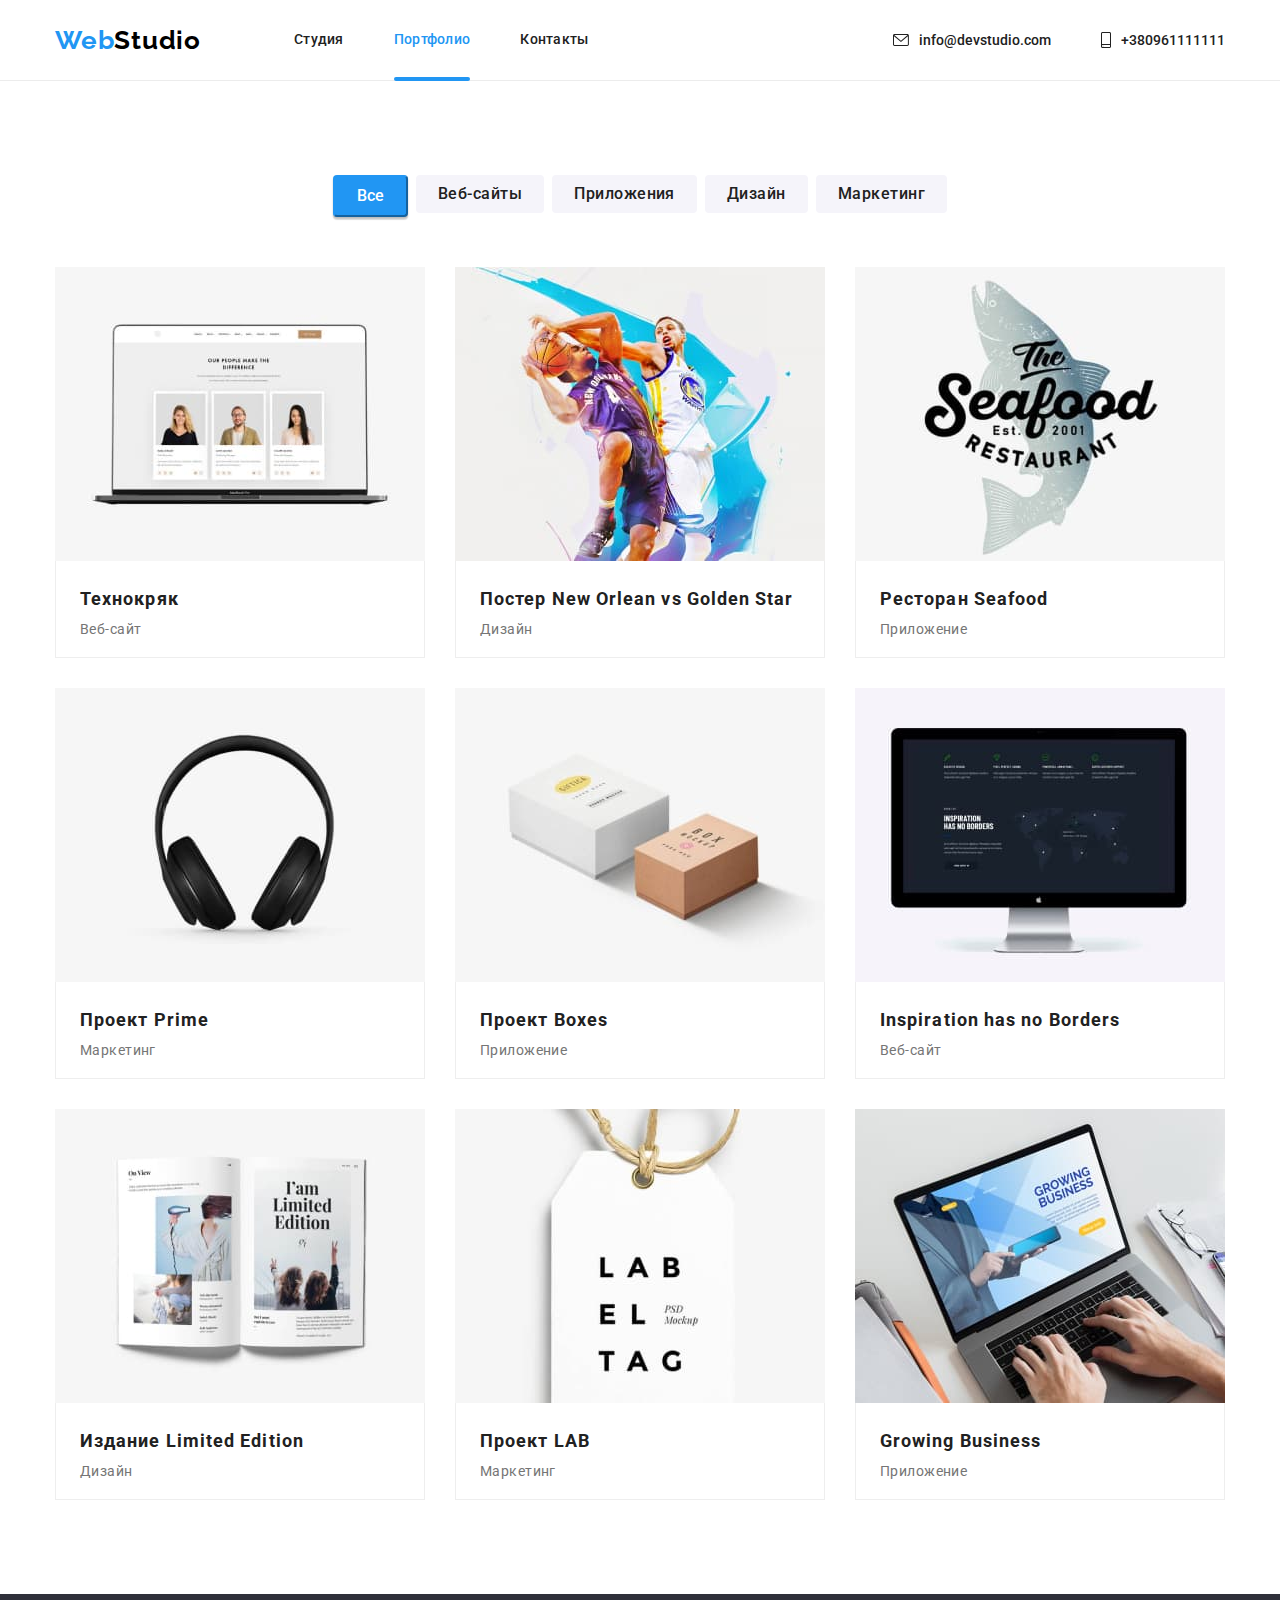
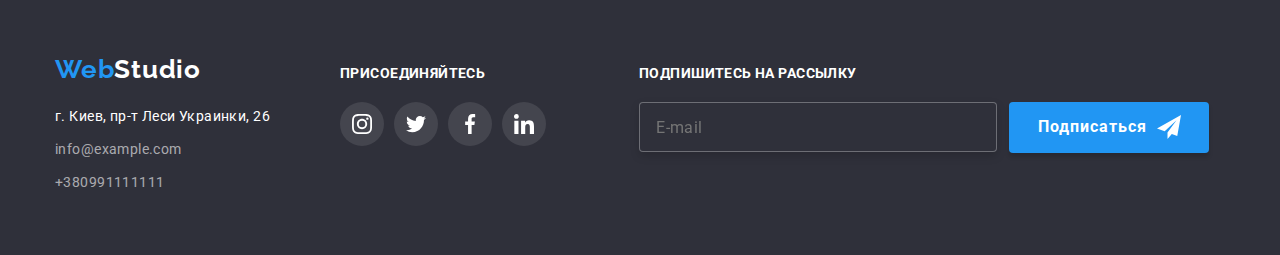
==== commit 9963334b: "hw7" ====
--- a/portfolio.html
+++ b/portfolio.html
@@ -6,17 +6,17 @@
     <meta name="viewport" content="width=device-width, initial-scale=1.0" />
     <title>portfolio</title>
     <link
+      rel="stylesheet"
+      href="https://cdnjs.cloudflare.com/ajax/libs/modern-normalize/1.1.0/modern-normalize.min.css"
+    />
+    <link
       href="https://fonts.googleapis.com/css2?family=Raleway:wght@700&family=Roboto:wght@400;500;700;900&display=swap"
       rel="stylesheet"
-    />
-    <link
-      rel="stylesheet"
-      href="https://cdnjs.cloudflare.com/ajax/libs/modern-normalize/1.1.0/modern-normalize.min.css"
     />
     <!--<link rel="stylesheet" href="./css/styles.css" />-->
     <link rel="stylesheet" href="./css/main.min.css" />
   </head>
-  <body>
+  <body class="body">
     <header class="header">
       <div class="container main-nav">
         <nav class="nav">
@@ -290,7 +290,7 @@
                 </div>
                 <div class="example-card">
                   <h2 class="example-title title">
-                    Проект <span class="part-name" lang="en">LAB</span>
+                    Проект <span lang="en">LAB</span>
                   </h2>
                   <p class="text">Маркетинг</p>
                 </div>
@@ -350,7 +350,7 @@
           </address>
         </div>
         <div class="footer-soc-part">
-          <h2 class="footer-soc-title title">Присоединяйтесь</h2>
+          <h2 class="footer-soc-title">Присоединяйтесь</h2>
           <ul class="footer-soc-list list">
             <li class="footer-soc-item item">
               <a class="footer-soc-link link" href="">
--- a/css/main.min.css
+++ b/css/main.min.css
@@ -1,2 +1,2 @@
-.visually-hidden{position:absolute;width:1px;height:1px;margin:-1px;border:0;padding:0;white-space:nowrap;-webkit-clip-path:inset(100%);clip-path:inset(100%);clip:rect(0 0 0 0);overflow:hidden}:root{--main-color: #212121;--secondary-color: #757575;--accent-color: #2196f3;--white-color: #ffffff;--white-alfa-color: rgba(255, 255, 255, 0.6);--black-color: #000000;--bg-main-color: #ffffff;--bg-light-color: #f5f4fa;--bg-dark-color: #2f303a;--bg-accent-color: #2196f3;--bg-accent-color-button: #188ce8;--border-card-color: #eeeeee;--soc-icon-color-main: #afb1b8;--soc-bg-footer: rgba(255, 255, 255, 0.1)}.item{list-style-type:none}.image{display:block;max-width:100%;height:auto}.link-active::after{position:absolute;content:"";display:block;bottom:-1px;left:0;width:100%;height:4px;border-radius:2px;background-color:var(--accent-color)}.list-nav .link,.list-nav .link-active,.link-contacts .link{display:block;padding-top:32px;padding-bottom:32px;font-weight:500;font-size:14px;line-height:1.14;letter-spacing:0.02em}.list-nav .link:hover,.list-nav .link:focus,.list-contacts .link:hover,.list-contacts .link:focus{color:var(--accent-color);fill:currentColor}p,h1,h2,h3,h4,h5,h6,ul{margin:0;padding:0}.body{background-color:var(--bg-main-color);color:var(--main-color);font-family:"Roboto", sans-serif;font-size:14px}.container{width:1200px;padding-left:15px;padding-right:15px;margin:0 auto}.section{padding-top:94px;padding-bottom:94px}.backdrop{position:fixed;top:0;left:0;width:100%;height:100%;z-index:1;opacity:1;-webkit-transition:opacity 250ms cubic-bezier(0.4, 0, 0.2, 1),visibility 250ms cubic-bezier(0.4, 0, 0.2, 1);transition:opacity 250ms cubic-bezier(0.4, 0, 0.2, 1),visibility 250ms cubic-bezier(0.4, 0, 0.2, 1);background-color:rgba(0,0,0,0.2)}.backdrop.is-hidden{visibility:hidden;opacity:0;pointer-events:none}.modal{position:absolute;content:"";top:50%;left:50%;border-radius:4px;-webkit-box-shadow:0px 1px 3px rgba(0,0,0,0.12),0px 1px 1px rgba(0,0,0,0.14),0px 2px 1px rgba(0,0,0,0.2);box-shadow:0px 1px 3px rgba(0,0,0,0.12),0px 1px 1px rgba(0,0,0,0.14),0px 2px 1px rgba(0,0,0,0.2);width:528px;height:581px;padding:40px;-webkit-transform:translate(-50%, -50%);transform:translate(-50%, -50%);-webkit-transition:-webkit-transform 250ms cubic-bezier(0.4, 0, 0.2, 1);transition:-webkit-transform 250ms cubic-bezier(0.4, 0, 0.2, 1);transition:transform 250ms cubic-bezier(0.4, 0, 0.2, 1);transition:transform 250ms cubic-bezier(0.4, 0, 0.2, 1), -webkit-transform 250ms cubic-bezier(0.4, 0, 0.2, 1);background-color:var(--bg-main-color)}.button-close{position:absolute;content:"";top:8px;right:8px;display:-webkit-box;display:-ms-flexbox;display:flex;-webkit-box-align:center;-ms-flex-align:center;align-items:center;-webkit-box-pack:center;-ms-flex-pack:center;justify-content:center;width:30px;height:30px;padding:0;border-radius:50%;border:1px solid rgba(0,0,0,0.1);cursor:pointer;background-color:var(--bg-main-color);-webkit-transition:-webkit-transform 250ms cubic-bezier(0.4, 0, 0.2, 1);transition:-webkit-transform 250ms cubic-bezier(0.4, 0, 0.2, 1);transition:transform 250ms cubic-bezier(0.4, 0, 0.2, 1);transition:transform 250ms cubic-bezier(0.4, 0, 0.2, 1), -webkit-transform 250ms cubic-bezier(0.4, 0, 0.2, 1)}.button-close:hover,.button-close:focus{fill:var(--accent-color)}.modal-form{display:-webkit-box;display:-ms-flexbox;display:flex;-webkit-box-orient:vertical;-webkit-box-direction:normal;-ms-flex-direction:column;flex-direction:column;-webkit-box-pack:center;-ms-flex-pack:center;justify-content:center}.modal-text{font-style:normal;font-weight:700;font-size:20px;line-height:1.15;text-align:center;letter-spacing:0.03em;color:var(--main-color)}.modal-item{margin-bottom:10px;list-style:none}.modal-form-comment{margin-bottom:4px;font-weight:400;font-size:12px;line-height:1.67;letter-spacing:0.01em;color:var(--secondary-color)}.modal-lable{margin-bottom:4px;font-weight:400;font-size:12px;line-height:1.67;letter-spacing:0.01em;color:var(--secondary-color)}.modal-field{position:relative}.modal-input-icon{position:absolute;content:"";top:50%;left:12px;-webkit-transform:translateY(-50%);transform:translateY(-50%);fill:var(--main-color);-webkit-transition:border-color 250ms cubic-bezier(0.4, 0, 0.2, 1);transition:border-color 250ms cubic-bezier(0.4, 0, 0.2, 1)}.modal-input{width:100%;height:40px;padding:11px 12px 11px 42px;border:1px solid rgba(33,33,33,0.2);border-radius:4px;font-weight:400;font-size:12px;line-height:1.67;letter-spacing:0.01em;color:var(--main-color);-webkit-transition:border-color 250ms cubic-bezier(0.4, 0, 0.2, 1);transition:border-color 250ms cubic-bezier(0.4, 0, 0.2, 1)}.modal-input:hover,.modal-input:focus{border-color:var(--accent-color)}.modal-input:hover+.modal-input-icon,.modal-input:focus+.modal-input-icon{fill:var(--accent-color)}.modal-textarea{width:100%;height:120px;padding:12px 16px;border:1px solid rgba(33,33,33,0.2);border-radius:4px;resize:none;-webkit-transition:border-color 250ms cubic-bezier(0.4, 0, 0.2, 1);transition:border-color 250ms cubic-bezier(0.4, 0, 0.2, 1)}.modal-textarea::-webkit-input-placeholder{font-style:normal;font-weight:400;font-size:12px;line-height:1.67;letter-spacing:0.01em;color:rgba(117,117,117,0.5)}.modal-textarea:-ms-input-placeholder{font-style:normal;font-weight:400;font-size:12px;line-height:1.67;letter-spacing:0.01em;color:rgba(117,117,117,0.5)}.modal-textarea::-ms-input-placeholder{font-style:normal;font-weight:400;font-size:12px;line-height:1.67;letter-spacing:0.01em;color:rgba(117,117,117,0.5)}.modal-textarea::placeholder{font-style:normal;font-weight:400;font-size:12px;line-height:1.67;letter-spacing:0.01em;color:rgba(117,117,117,0.5)}.modal-textarea:hover,.model-textarea:focus{border-color:var(--accent-color)}.modal-comment{margin-bottom:20px}.custom-checkbox{width:16px;height:15;display:-webkit-box;display:-ms-flexbox;display:flex;-webkit-box-align:center;-ms-flex-align:center;align-items:center;-webkit-box-pack:center;-ms-flex-pack:center;justify-content:center;outline:2px solid var(--black-color);border-radius:2px;-webkit-box-shadow:0px 4px 4px rgba(0,0,0,0.25);box-shadow:0px 4px 4px rgba(0,0,0,0.25);margin-right:8px;-webkit-transition:border-color 250ms cubic-bezier(0.4, 0, 0.2, 1),background-color 250ms cubic-bezier(0.4, 0, 0.2, 1);transition:border-color 250ms cubic-bezier(0.4, 0, 0.2, 1),background-color 250ms cubic-bezier(0.4, 0, 0.2, 1)}.checkbox-icon{opacity:0;fill:var(--bg-main-color);-webkit-transition:opacity 250ms cubic-bezier(0.4, 0, 0.2, 1);transition:opacity 250ms cubic-bezier(0.4, 0, 0.2, 1)}.input-checkbox:checked+.custom-checkbox{outline-color:var(--accent-color)}.input-checkbox:checked+.custom-checkbox .checkbox-icon{opacity:1;background-color:var(--accent-color)}.modal-consent-lable{display:-webkit-box;display:-ms-flexbox;display:flex;-webkit-box-align:center;-ms-flex-align:center;align-items:center;-webkit-box-pack:center;-ms-flex-pack:center;justify-content:center;font-weight:400;font-size:14px;line-height:1.71;letter-spacing:0.03em;color:var(--secondary-color)}.modal-button{width:200px;height:50px;padding-top:10px;padding-right:55px;padding-bottom:10px;padding-left:56px;margin-top:30px;margin-right:auto;margin-left:auto;-webkit-box-shadow:0px 4px 4px rgba(0,0,0,0.15);box-shadow:0px 4px 4px rgba(0,0,0,0.15);border-radius:4px;border:0;font-weight:700;font-size:16px;line-height:1.89;letter-spacing:0.06em;cursor:pointer;color:var(--white-color);background-color:var(--accent-color);-webkit-transition:background-color 250ms cubic-bezier(0.4, 0, 0.2, 1);transition:background-color 250ms cubic-bezier(0.4, 0, 0.2, 1)}.modal-button:hover,.modal-button:focus{background-color:var(--bg-accent-color-button)}.modal-consent-link{cursor:pointer;color:var(--accent-color)}.modal-consent-link:hover,.modal-consent-link:focus{color:var(--bg-accent-color-button)}.activity{padding-top:0px}.activity__list{display:-webkit-box;display:-ms-flexbox;display:flex;list-style:none}.activity__list .activity__item:not(:last-child){margin-right:30px}.activity__item{position:relative}.activity__text{content:"";position:absolute;display:-webkit-box;display:-ms-flexbox;display:flex;font-style:normal;-webkit-box-align:center;-ms-flex-align:center;align-items:center;-webkit-box-pack:center;-ms-flex-pack:center;justify-content:center;text-align:center;width:100%;height:70px;bottom:0;right:0;font-weight:700;line-height:16px;letter-spacing:0.03em;text-transform:uppercase;color:var(--bg-main-color);background-color:rgba(47,48,58,0.8)}.activity__title{margin-bottom:50px;font-size:36px;line-height:1.17;text-align:center}.clients__title{text-align:center;margin-bottom:50px;font-size:36px;line-height:1.17;letter-spacing:0.03em}.clients__list{display:-webkit-box;display:-ms-flexbox;display:flex;-webkit-box-pack:center;-ms-flex-pack:center;justify-content:center;list-style:none;margin-right:calc(-1 * 30px)}.clients__item{-ms-flex-preferred-size:calc((100%-150px) / 6);flex-basis:calc((100%-150px) / 6);margin-right:30px}.clients__link{display:-webkit-box;display:-ms-flexbox;display:flex;width:170px;height:92px;-webkit-box-pack:center;-ms-flex-pack:center;justify-content:center;-webkit-box-align:center;-ms-flex-align:center;align-items:center;border:1px solid var(--soc-icon-color-main);border-radius:3px;fill:var(--soc-icon-color-main);-webkit-transition:color 250ms cubic-bezier(0.4, 0, 0.2, 1),background-color 250ms cubic-bezier(0.4, 0, 0.2, 1),-webkit-box-shadow 250ms cubic-bezier(0.4, 0, 0.2, 1);transition:color 250ms cubic-bezier(0.4, 0, 0.2, 1),background-color 250ms cubic-bezier(0.4, 0, 0.2, 1),-webkit-box-shadow 250ms cubic-bezier(0.4, 0, 0.2, 1);transition:color 250ms cubic-bezier(0.4, 0, 0.2, 1),background-color 250ms cubic-bezier(0.4, 0, 0.2, 1),box-shadow 250ms cubic-bezier(0.4, 0, 0.2, 1);transition:color 250ms cubic-bezier(0.4, 0, 0.2, 1),background-color 250ms cubic-bezier(0.4, 0, 0.2, 1),box-shadow 250ms cubic-bezier(0.4, 0, 0.2, 1),-webkit-box-shadow 250ms cubic-bezier(0.4, 0, 0.2, 1)}.clients__link:hover,.clients__link:focus{fill:var(--accent-color);border:1px solid var(--accent-color)}.clients__logo{background-size:contain}.features__icon-thumb{display:-webkit-box;display:-ms-flexbox;display:flex;-webkit-box-pack:center;-ms-flex-pack:center;justify-content:center;-webkit-box-align:center;-ms-flex-align:center;align-items:center;height:120px;border-radius:4px;background-color:var(--bg-light-color);margin-bottom:30px}.features__icon{width:70px;height:70px}.features__item{-ms-flex-preferred-size:calc((100%-90px) / 4);flex-basis:calc((100%-90px) / 4)}.features__list{display:-webkit-box;display:-ms-flexbox;display:flex}.features__list .features__item:not(:last-child){margin-right:30px}.features__list .item{width:270px}.features__text{font-weight:400;font-size:14px;line-height:1.71;letter-spacing:0.03em;color:var(--secondary-color);margin-top:10px}.features__title{font-weight:700;font-size:14px;line-height:1.14;letter-spacing:0.03em;text-transform:uppercase;color:var(--main-color)}.footer{background-color:var(--bg-dark-color)}.footer{padding-top:60px;padding-bottom:60px;background-color:var(--bg-dark-color)}.address-link{color:var(--white-alfa-color);font-style:normal;font-weight:400;font-size:14px;line-height:1.71;letter-spacing:0.03em;text-decoration:none;-webkit-transition:color 250ms cubic-bezier(0.4, 0, 0.2, 1),background-color 250ms cubic-bezier(0.4, 0, 0.2, 1),-webkit-box-shadow 250ms cubic-bezier(0.4, 0, 0.2, 1);transition:color 250ms cubic-bezier(0.4, 0, 0.2, 1),background-color 250ms cubic-bezier(0.4, 0, 0.2, 1),-webkit-box-shadow 250ms cubic-bezier(0.4, 0, 0.2, 1);transition:color 250ms cubic-bezier(0.4, 0, 0.2, 1),background-color 250ms cubic-bezier(0.4, 0, 0.2, 1),box-shadow 250ms cubic-bezier(0.4, 0, 0.2, 1);transition:color 250ms cubic-bezier(0.4, 0, 0.2, 1),background-color 250ms cubic-bezier(0.4, 0, 0.2, 1),box-shadow 250ms cubic-bezier(0.4, 0, 0.2, 1),-webkit-box-shadow 250ms cubic-bezier(0.4, 0, 0.2, 1)}.address-link-first{font-style:normal;font-weight:400;font-size:14px;line-height:1.71;letter-spacing:0.03em;color:var(--white-color)}.address-link:hover,.address-link:focus{color:var(--bg-accent-color)}.address-item{margin-top:9px}.footer-soc-part{display:block}.footer-soc-title,.subscription-text{text-align:start;margin-bottom:20px;font-size:14px;line-height:1.14;letter-spacing:0.03em;text-transform:uppercase;color:var(--white-color)}.footer-soc-list{display:-webkit-box;display:-ms-flexbox;display:flex}.footer-soc-item:not(:last-child){margin-right:10px}.footer-soc-link{display:-webkit-box;display:-ms-flexbox;display:flex;-webkit-box-pack:center;-ms-flex-pack:center;justify-content:center;-webkit-box-align:center;-ms-flex-align:center;align-items:center;width:44px;height:44px;border-radius:50%;fill:var(--bg-main-color);background-color:var(--soc-bg-footer);-webkit-transition:color 250ms cubic-bezier(0.4, 0, 0.2, 1),background-color 250ms cubic-bezier(0.4, 0, 0.2, 1),-webkit-box-shadow 250ms cubic-bezier(0.4, 0, 0.2, 1);transition:color 250ms cubic-bezier(0.4, 0, 0.2, 1),background-color 250ms cubic-bezier(0.4, 0, 0.2, 1),-webkit-box-shadow 250ms cubic-bezier(0.4, 0, 0.2, 1);transition:color 250ms cubic-bezier(0.4, 0, 0.2, 1),background-color 250ms cubic-bezier(0.4, 0, 0.2, 1),box-shadow 250ms cubic-bezier(0.4, 0, 0.2, 1);transition:color 250ms cubic-bezier(0.4, 0, 0.2, 1),background-color 250ms cubic-bezier(0.4, 0, 0.2, 1),box-shadow 250ms cubic-bezier(0.4, 0, 0.2, 1),-webkit-box-shadow 250ms cubic-bezier(0.4, 0, 0.2, 1)}.footer-soc-link:hover,.footer-soc-link:focus{fill:var(--bg-main-color);background-color:var(--bg-accent-color)}.footer-container{display:-webkit-box;display:-ms-flexbox;display:flex;-webkit-box-align:baseline;-ms-flex-align:baseline;align-items:baseline}.footer-contacts-part{margin-right:70px}.subscription-footer{margin-left:93px}.subscription-input{width:358px;height:50px;padding:15px 16px;margin-right:12px;font-weight:400;font-size:16px;line-height:1.25;letter-spacing:0.03em;border:1px solid rgba(255,255,255,0.3);-webkit-filter:drop-shadow(0px 4px 4px rgba(0,0,0,0.15));filter:drop-shadow(0px 4px 4px rgba(0,0,0,0.15));border-radius:4px;color:var(--white-alfa-color);background-color:var(--bg-dark-color);-webkit-transition:border-color 250ms cubic-bezier(0.4, 0, 0.2, 1);transition:border-color 250ms cubic-bezier(0.4, 0, 0.2, 1)}.subscription-input:hover,.subscription-input:focus{border-color:var(--white-alfa-color)}.subscription-form{display:-webkit-box;display:-ms-flexbox;display:flex}.subscription-button{display:-webkit-box;display:-ms-flexbox;display:flex;-webkit-box-align:center;-ms-flex-align:center;align-items:center;font-weight:700;font-size:16px;line-height:1.89;text-align:center;letter-spacing:0.06em;padding-top:10px;padding-right:28px;padding-bottom:10px;padding-left:29px;-webkit-box-shadow:0px 4px 4px rgba(0,0,0,0.15);box-shadow:0px 4px 4px rgba(0,0,0,0.15);border:0;border-radius:4px;color:var(--bg-main-color);background-color:var(--accent-color);-webkit-transition:background-color 250ms cubic-bezier(0.4, 0, 0.2, 1);transition:background-color 250ms cubic-bezier(0.4, 0, 0.2, 1)}.subscription-icon{margin-left:10px}.subscription-button:hover,.subscription-button:focus{background-color:var(--bg-accent-color-button)}.subscription-icon{margin-left:10px;fill:var(--bg-main-color)}.header{border-bottom:1px solid #ececec}.list-nav{display:-webkit-box;display:-ms-flexbox;display:flex;margin-left:93px}.list-nav .item:not(:last-child){margin-right:50px}.list-contacts .item:not(:last-child){margin-right:50px}.link-contacts{display:-webkit-box;display:-ms-flexbox;display:flex;-webkit-box-align:center;-ms-flex-align:center;align-items:center;color:var(--secondary-color);-webkit-transition:color 250ms cubic-bezier(0.4, 0, 0.2, 1),background-color 250ms cubic-bezier(0.4, 0, 0.2, 1),-webkit-box-shadow 250ms cubic-bezier(0.4, 0, 0.2, 1);transition:color 250ms cubic-bezier(0.4, 0, 0.2, 1),background-color 250ms cubic-bezier(0.4, 0, 0.2, 1),-webkit-box-shadow 250ms cubic-bezier(0.4, 0, 0.2, 1);transition:color 250ms cubic-bezier(0.4, 0, 0.2, 1),background-color 250ms cubic-bezier(0.4, 0, 0.2, 1),box-shadow 250ms cubic-bezier(0.4, 0, 0.2, 1);transition:color 250ms cubic-bezier(0.4, 0, 0.2, 1),background-color 250ms cubic-bezier(0.4, 0, 0.2, 1),box-shadow 250ms cubic-bezier(0.4, 0, 0.2, 1),-webkit-box-shadow 250ms cubic-bezier(0.4, 0, 0.2, 1)}.main-nav{display:-webkit-box;display:-ms-flexbox;display:flex;-webkit-box-align:center;-ms-flex-align:center;align-items:center}.nav{display:-webkit-box;display:-ms-flexbox;display:flex;-webkit-box-align:center;-ms-flex-align:center;align-items:center}.link-active{position:relative}.list-contacts{display:-webkit-box;display:-ms-flexbox;display:flex;margin-left:auto}.link-active{font-weight:500;color:var(--accent-color);text-decoration:none}.header-icon{fill:currentColor;margin-right:10px}.hero{background-color:var(--bg-dark-color)}.hero{max-width:1600px;height:600px;margin-left:auto;margin-right:auto;background-image:-webkit-gradient(linear, left top, left bottom, from(rgba(47,48,58,0.4)), to(rgba(47,48,58,0.4))),url(../image/hero.jpg);background-image:linear-gradient(rgba(47,48,58,0.4), rgba(47,48,58,0.4)),url(../image/hero.jpg);background-position:center;background-size:cover;background-repeat:no-repeat;padding-top:200px;padding-bottom:200px}.title{text-align:center;max-width:696px;margin-left:auto;margin-right:auto}.hero .title{color:var(--white-color);font-weight:900;font-size:44px;line-height:1.36;letter-spacing:0.06em;text-transform:uppercase}.button-studio{display:block;margin-top:30px;margin-left:auto;margin-right:auto;height:50px;min-width:200px;font-weight:700;font-size:16px;line-height:1.88;border-radius:4px;border-color:var(--accent-color);text-align:center;cursor:pointer;letter-spacing:0.06em;color:var(--white-color);background-color:var(--bg-accent-color);letter-spacing:0.06em;-webkit-transition:color 250ms cubic-bezier(0.4, 0, 0.2, 1),background-color 250ms cubic-bezier(0.4, 0, 0.2, 1),-webkit-box-shadow 250ms cubic-bezier(0.4, 0, 0.2, 1);transition:color 250ms cubic-bezier(0.4, 0, 0.2, 1),background-color 250ms cubic-bezier(0.4, 0, 0.2, 1),-webkit-box-shadow 250ms cubic-bezier(0.4, 0, 0.2, 1);transition:color 250ms cubic-bezier(0.4, 0, 0.2, 1),background-color 250ms cubic-bezier(0.4, 0, 0.2, 1),box-shadow 250ms cubic-bezier(0.4, 0, 0.2, 1);transition:color 250ms cubic-bezier(0.4, 0, 0.2, 1),background-color 250ms cubic-bezier(0.4, 0, 0.2, 1),box-shadow 250ms cubic-bezier(0.4, 0, 0.2, 1),-webkit-box-shadow 250ms cubic-bezier(0.4, 0, 0.2, 1)}.button-studio:hover,.button-studio:focus{background-color:var(--bg-accent-color-button);border-color:var(--accent-color)}.link{font-weight:500;color:var(--main-color);text-decoration:none;-webkit-transition:color 250ms cubic-bezier(0.4, 0, 0.2, 1),background-color 250ms cubic-bezier(0.4, 0, 0.2, 1),-webkit-box-shadow 250ms cubic-bezier(0.4, 0, 0.2, 1);transition:color 250ms cubic-bezier(0.4, 0, 0.2, 1),background-color 250ms cubic-bezier(0.4, 0, 0.2, 1),-webkit-box-shadow 250ms cubic-bezier(0.4, 0, 0.2, 1);transition:color 250ms cubic-bezier(0.4, 0, 0.2, 1),background-color 250ms cubic-bezier(0.4, 0, 0.2, 1),box-shadow 250ms cubic-bezier(0.4, 0, 0.2, 1);transition:color 250ms cubic-bezier(0.4, 0, 0.2, 1),background-color 250ms cubic-bezier(0.4, 0, 0.2, 1),box-shadow 250ms cubic-bezier(0.4, 0, 0.2, 1),-webkit-box-shadow 250ms cubic-bezier(0.4, 0, 0.2, 1)}.logo{display:block;color:var(--accent-color);font-family:"Raleway", sans-serif;font-weight:700;font-size:26px;line-height:1.19;letter-spacing:0.03em}.logo-header{color:var(--black-color)}.link-logo-header{padding-top:24px;padding-bottom:24px}.logo-footer{color:var(--white-color);margin-bottom:20px}.link-logo-footer{margin-bottom:20px}.button-active{padding:6px 22px;display:block;font-weight:500;font-size:16px;line-height:1.63;border-radius:4px;text-align:center;cursor:pointer;background-color:var(--bg-accent-color);color:var(--white-color);text-decoration:none;border-radius:4px;border-color:var(--accent-color);-webkit-box-shadow:0px 3px 1px rgba(0,0,0,0.1),0px 1px 2px rgba(0,0,0,0.08),0px 2px 2px rgba(0,0,0,0.12);box-shadow:0px 3px 1px rgba(0,0,0,0.1),0px 1px 2px rgba(0,0,0,0.08),0px 2px 2px rgba(0,0,0,0.12)}.example-title{margin-bottom:4px;font-size:18px;line-height:2;letter-spacing:0.06em;text-align:left}.button-portfolio{padding:6px 22px;display:block;font-weight:500;font-size:16px;line-height:1.63;border-radius:4px;text-align:center;cursor:pointer;color:var(--main-color);background:var(--bg-light-color);letter-spacing:0.03em;border:0;-webkit-transition:color 250ms cubic-bezier(0.4, 0, 0.2, 1),background-color 250ms cubic-bezier(0.4, 0, 0.2, 1),-webkit-box-shadow 250ms cubic-bezier(0.4, 0, 0.2, 1);transition:color 250ms cubic-bezier(0.4, 0, 0.2, 1),background-color 250ms cubic-bezier(0.4, 0, 0.2, 1),-webkit-box-shadow 250ms cubic-bezier(0.4, 0, 0.2, 1);transition:color 250ms cubic-bezier(0.4, 0, 0.2, 1),background-color 250ms cubic-bezier(0.4, 0, 0.2, 1),box-shadow 250ms cubic-bezier(0.4, 0, 0.2, 1);transition:color 250ms cubic-bezier(0.4, 0, 0.2, 1),background-color 250ms cubic-bezier(0.4, 0, 0.2, 1),box-shadow 250ms cubic-bezier(0.4, 0, 0.2, 1),-webkit-box-shadow 250ms cubic-bezier(0.4, 0, 0.2, 1)}.button-portfolio:hover,.button-portfolio:focus{background-color:var(--bg-accent-color);color:var(--white-color);-webkit-box-shadow:0px 3px 1px rgba(0,0,0,0.1),0px 1px 2px rgba(0,0,0,0.08),0px 2px 2px rgba(0,0,0,0.12);box-shadow:0px 3px 1px rgba(0,0,0,0.1),0px 1px 2px rgba(0,0,0,0.08),0px 2px 2px rgba(0,0,0,0.12)}.portfolio .text{font-weight:400;color:var(--secondary-color);letter-spacing:0.03em}.filter{margin-bottom:50px;display:-webkit-box;display:-ms-flexbox;display:flex;-webkit-box-pack:center;-ms-flex-pack:center;justify-content:center}.item-filter:not(:last-child){margin-right:8px}.item-button:not(:last-child){margin-right:8px}.item-button{border:0}.list-example{display:-webkit-box;display:-ms-flexbox;display:flex;-ms-flex-wrap:wrap;flex-wrap:wrap;margin-right:30px;margin-bottom:30px;-webkit-transition:-webkit-box-shadow 250ms cubic-bezier(0.4, 0, 0.2, 1);transition:-webkit-box-shadow 250ms cubic-bezier(0.4, 0, 0.2, 1);transition:box-shadow 250ms cubic-bezier(0.4, 0, 0.2, 1);transition:box-shadow 250ms cubic-bezier(0.4, 0, 0.2, 1), -webkit-box-shadow 250ms cubic-bezier(0.4, 0, 0.2, 1)}.item-example{-ms-flex-preferred-size:calc(100% / 3 - (30px));flex-basis:calc(100% / 3 - (30px));margin-right:30px;margin-bottom:30px;-webkit-transition:-webkit-box-shadow 250ms cubic-bezier(0.4, 0, 0.2, 1);transition:-webkit-box-shadow 250ms cubic-bezier(0.4, 0, 0.2, 1);transition:box-shadow 250ms cubic-bezier(0.4, 0, 0.2, 1);transition:box-shadow 250ms cubic-bezier(0.4, 0, 0.2, 1), -webkit-box-shadow 250ms cubic-bezier(0.4, 0, 0.2, 1)}.list-example .title{font-size:18px;line-height:2;letter-spacing:0.06em;text-align:left}.example-card{padding:20px 24px;border-right:1px solid var(--border-card-color);border-bottom:1px solid var(--border-card-color);border-left:1px solid var(--border-card-color)}.example-card-thumb{position:relative;overflow:hidden}.overlay-example{position:absolute;content:"";top:0;left:0;-webkit-transform:translateY(100%);transform:translateY(100%);display:inline-block;width:100%;height:100%;background-color:rgba(33,150,243,0.9);-webkit-transition:-webkit-transform 250ms cubic-bezier(0.4, 0, 0.2, 1);transition:-webkit-transform 250ms cubic-bezier(0.4, 0, 0.2, 1);transition:transform 250ms cubic-bezier(0.4, 0, 0.2, 1);transition:transform 250ms cubic-bezier(0.4, 0, 0.2, 1), -webkit-transform 250ms cubic-bezier(0.4, 0, 0.2, 1)}.example-text-thumb{position:absolute;content:"";top:63px;left:24px;right:24px;bottom:63px;font-size:18px;line-height:1.56;color:var(--bg-main-color)}.item-example:hover .overlay-example{-webkit-transform:translateY(0);transform:translateY(0)}.link-example{display:block}.link-example:hover,.link-example:focus{-webkit-box-shadow:0px 1px 1px rgba(0,0,0,0.12),0px 4px 4px rgba(0,0,0,0.06),1px 4px 6px rgba(0,0,0,0.16);box-shadow:0px 1px 1px rgba(0,0,0,0.12),0px 4px 4px rgba(0,0,0,0.06),1px 4px 6px rgba(0,0,0,0.16)}.team{background-color:var(--bg-light-color)}.button-icon{display:-webkit-box;display:-ms-flexbox;display:flex;-webkit-box-pack:center;-ms-flex-pack:center;justify-content:center;-webkit-box-align:center;-ms-flex-align:center;align-items:center;width:44px;height:44px;border-radius:50%;fill:var(--soc-icon-color-main);-webkit-transition:color 250ms cubic-bezier(0.4, 0, 0.2, 1),background-color 250ms cubic-bezier(0.4, 0, 0.2, 1),-webkit-box-shadow 250ms cubic-bezier(0.4, 0, 0.2, 1);transition:color 250ms cubic-bezier(0.4, 0, 0.2, 1),background-color 250ms cubic-bezier(0.4, 0, 0.2, 1),-webkit-box-shadow 250ms cubic-bezier(0.4, 0, 0.2, 1);transition:color 250ms cubic-bezier(0.4, 0, 0.2, 1),background-color 250ms cubic-bezier(0.4, 0, 0.2, 1),box-shadow 250ms cubic-bezier(0.4, 0, 0.2, 1);transition:color 250ms cubic-bezier(0.4, 0, 0.2, 1),background-color 250ms cubic-bezier(0.4, 0, 0.2, 1),box-shadow 250ms cubic-bezier(0.4, 0, 0.2, 1),-webkit-box-shadow 250ms cubic-bezier(0.4, 0, 0.2, 1)}.button-icon:not(:last-child){margin-right:10px}.button-icon:hover,.button-icon:focus{fill:var(--bg-main-color);background-color:var(--accent-color)}.soc-list{display:-webkit-box;display:-ms-flexbox;display:flex;-webkit-box-pack:center;-ms-flex-pack:center;justify-content:center;list-style:none;padding-top:16px}.soc-icon{width:20px;height:20px}.soc-item:not(:last-child){margin-right:10px}.item-team{-ms-flex-preferred-size:calc((100%-90px) / 4);flex-basis:calc((100%-90px) / 4);background-color:var(--bg-main-color);list-style-type:none;-webkit-box-shadow:0px 1px 3px rgba(0,0,0,0.12),0px 1px 1px rgba(0,0,0,0.14),0px 2px 1px rgba(0,0,0,0.2);box-shadow:0px 1px 3px rgba(0,0,0,0.12),0px 1px 1px rgba(0,0,0,0.14),0px 2px 1px rgba(0,0,0,0.2);border-radius:0px 0px 4px 4px}.list-team .item-team:not(:last-child){margin-right:30px}.title-card{padding:30px}.speciality{font-weight:400;font-size:16px;letter-spacing:0.03em;color:var(--secondary-color);text-align:center}.list-team{display:-webkit-box;display:-ms-flexbox;display:flex}.iteam-team{margin-right:30px}.name{font-weight:500;font-size:16px;text-align:center;letter-spacing:0.03em;color:var(--main-color);margin-bottom:10px}.title-team{margin-bottom:50px;font-size:36px;line-height:1.17;text-align:center}.title-name{font-weight:500;font-size:16px;line-height:1.18;text-align:center}
+.visually-hidden{position:absolute;width:1px;height:1px;margin:-1px;border:0;padding:0;white-space:nowrap;-webkit-clip-path:inset(100%);clip-path:inset(100%);clip:rect(0 0 0 0);overflow:hidden}:root{--main-color: #212121;--secondary-color: #757575;--accent-color: #2196f3;--white-color: #ffffff;--white-alfa-color: rgba(255, 255, 255, 0.6);--black-color: #000000;--bg-main-color: #ffffff;--bg-light-color: #f5f4fa;--bg-dark-color: #2f303a;--bg-accent-color: #2196f3;--bg-accent-color-button: #188ce8;--border-card-color: #eeeeee;--soc-icon-color-main: #afb1b8;--soc-bg-footer: rgba(255, 255, 255, 0.1)}.item{list-style-type:none}.image{display:block;max-width:100%;height:auto}.link-active::after{position:absolute;content:"";display:block;bottom:-1px;left:0;width:100%;height:4px;border-radius:2px;background-color:var(--accent-color)}.list-nav .link,.list-nav .link-active,.link-contacts .link{display:block;padding-top:32px;padding-bottom:32px;font-weight:500;font-size:14px;line-height:1.14;letter-spacing:0.02em}.list-nav .link:hover,.list-nav .link:focus,.list-nav .link:hover,.list-nav .link:focus{color:var(--accent-color);fill:currentColor}.list-contacts .link:hover,.list-contacts .link:focus,.list-contacts .link:hover,.list-contacts .link:focus{color:var(--accent-color);fill:currentColor}.body{background-color:var(--bg-main-color);color:var(--main-color);font-family:"Roboto", sans-serif;font-size:14px}.container{width:1200px;padding-left:15px;padding-right:15px;margin:0 auto}.section{padding-top:94px;padding-bottom:94px}p,h1,h2,h3,h4,h5,h6,ul{margin:0;padding:0}.backdrop{position:fixed;top:0;left:0;width:100%;height:100%;z-index:1;opacity:1;-webkit-transition:opacity 250ms cubic-bezier(0.4, 0, 0.2, 1),visibility 250ms cubic-bezier(0.4, 0, 0.2, 1);transition:opacity 250ms cubic-bezier(0.4, 0, 0.2, 1),visibility 250ms cubic-bezier(0.4, 0, 0.2, 1);background-color:rgba(0,0,0,0.2)}.backdrop.is-hidden{visibility:hidden;opacity:0;pointer-events:none}.backdrop .modal{position:absolute;content:"";top:50%;left:50%;border-radius:4px;-webkit-box-shadow:0px 1px 3px rgba(0,0,0,0.12),0px 1px 1px rgba(0,0,0,0.14),0px 2px 1px rgba(0,0,0,0.2);box-shadow:0px 1px 3px rgba(0,0,0,0.12),0px 1px 1px rgba(0,0,0,0.14),0px 2px 1px rgba(0,0,0,0.2);width:528px;height:581px;padding:40px;-webkit-transform:translate(-50%, -50%);transform:translate(-50%, -50%);-webkit-transition:-webkit-transform 250ms cubic-bezier(0.4, 0, 0.2, 1);transition:-webkit-transform 250ms cubic-bezier(0.4, 0, 0.2, 1);transition:transform 250ms cubic-bezier(0.4, 0, 0.2, 1);transition:transform 250ms cubic-bezier(0.4, 0, 0.2, 1), -webkit-transform 250ms cubic-bezier(0.4, 0, 0.2, 1);background-color:var(--bg-main-color)}.button-close{position:absolute;content:"";top:8px;right:8px;display:-webkit-box;display:-ms-flexbox;display:flex;-webkit-box-align:center;-ms-flex-align:center;align-items:center;-webkit-box-pack:center;-ms-flex-pack:center;justify-content:center;width:30px;height:30px;padding:0;border-radius:50%;border:1px solid rgba(0,0,0,0.1);cursor:pointer;background-color:var(--bg-main-color);-webkit-transition:-webkit-transform 250ms cubic-bezier(0.4, 0, 0.2, 1);transition:-webkit-transform 250ms cubic-bezier(0.4, 0, 0.2, 1);transition:transform 250ms cubic-bezier(0.4, 0, 0.2, 1);transition:transform 250ms cubic-bezier(0.4, 0, 0.2, 1), -webkit-transform 250ms cubic-bezier(0.4, 0, 0.2, 1)}.button-close:hover,.button-close:focus{fill:var(--accent-color)}.modal-form{display:-webkit-box;display:-ms-flexbox;display:flex;-webkit-box-orient:vertical;-webkit-box-direction:normal;-ms-flex-direction:column;flex-direction:column;-webkit-box-pack:center;-ms-flex-pack:center;justify-content:center}.modal-text{font-style:normal;font-weight:700;font-size:20px;line-height:1.15;text-align:center;letter-spacing:0.03em;color:var(--main-color)}.modal-item{margin-bottom:10px;list-style:none}.modal-form-comment{margin-bottom:4px;font-weight:400;font-size:12px;line-height:1.67;letter-spacing:0.01em;color:var(--secondary-color)}.modal-lable{margin-bottom:4px;font-weight:400;font-size:12px;line-height:1.67;letter-spacing:0.01em;color:var(--secondary-color)}.modal-field{position:relative}.modal-input-icon{position:absolute;content:"";top:50%;left:12px;-webkit-transform:translateY(-50%);transform:translateY(-50%);fill:var(--main-color);-webkit-transition:border-color 250ms cubic-bezier(0.4, 0, 0.2, 1);transition:border-color 250ms cubic-bezier(0.4, 0, 0.2, 1)}.modal-input{width:100%;height:40px;padding:11px 12px 11px 42px;border:1px solid rgba(33,33,33,0.2);border-radius:4px;font-weight:400;font-size:12px;line-height:1.67;letter-spacing:0.01em;color:var(--main-color);-webkit-transition:border-color 250ms cubic-bezier(0.4, 0, 0.2, 1);transition:border-color 250ms cubic-bezier(0.4, 0, 0.2, 1)}.modal-input:hover,.modal-input:focus{border-color:var(--accent-color)}.modal-input:hover+.modal-input-icon,.modal-input:focus+.modal-input-icon{fill:var(--accent-color)}.modal-textarea{width:100%;height:120px;padding:12px 16px;border:1px solid rgba(33,33,33,0.2);border-radius:4px;resize:none;-webkit-transition:border-color 250ms cubic-bezier(0.4, 0, 0.2, 1);transition:border-color 250ms cubic-bezier(0.4, 0, 0.2, 1)}.modal-textarea:hover,.modal-textarea:focus{border-color:var(--accent-color)}.modal-textarea::-webkit-input-placeholder{font-style:normal;font-weight:400;font-size:12px;line-height:1.67;letter-spacing:0.01em;color:rgba(117,117,117,0.5)}.modal-textarea:-ms-input-placeholder{font-style:normal;font-weight:400;font-size:12px;line-height:1.67;letter-spacing:0.01em;color:rgba(117,117,117,0.5)}.modal-textarea::-ms-input-placeholder{font-style:normal;font-weight:400;font-size:12px;line-height:1.67;letter-spacing:0.01em;color:rgba(117,117,117,0.5)}.modal-textarea::placeholder{font-style:normal;font-weight:400;font-size:12px;line-height:1.67;letter-spacing:0.01em;color:rgba(117,117,117,0.5)}.modal-comment{margin-bottom:20px}.custom-checkbox{width:16px;height:15;display:-webkit-box;display:-ms-flexbox;display:flex;-webkit-box-align:center;-ms-flex-align:center;align-items:center;-webkit-box-pack:center;-ms-flex-pack:center;justify-content:center;outline:2px solid var(--black-color);border-radius:2px;-webkit-box-shadow:0px 4px 4px rgba(0,0,0,0.25);box-shadow:0px 4px 4px rgba(0,0,0,0.25);margin-right:8px;-webkit-transition:border-color 250ms cubic-bezier(0.4, 0, 0.2, 1),background-color 250ms cubic-bezier(0.4, 0, 0.2, 1);transition:border-color 250ms cubic-bezier(0.4, 0, 0.2, 1),background-color 250ms cubic-bezier(0.4, 0, 0.2, 1)}.checkbox-icon{opacity:0;fill:var(--bg-main-color);-webkit-transition:opacity 250ms cubic-bezier(0.4, 0, 0.2, 1);transition:opacity 250ms cubic-bezier(0.4, 0, 0.2, 1)}.input-checkbox:checked+.custom-checkbox{outline-color:var(--accent-color)}.input-checkbox:checked+.custom-checkbox .checkbox-icon{opacity:1;background-color:var(--accent-color)}.modal-consent-lable{display:-webkit-box;display:-ms-flexbox;display:flex;-webkit-box-align:center;-ms-flex-align:center;align-items:center;-webkit-box-pack:center;-ms-flex-pack:center;justify-content:center;font-weight:400;font-size:14px;line-height:1.71;letter-spacing:0.03em;color:var(--secondary-color)}.modal-button{width:200px;height:50px;padding-top:10px;padding-right:55px;padding-bottom:10px;padding-left:56px;margin-top:30px;margin-right:auto;margin-left:auto;-webkit-box-shadow:0px 4px 4px rgba(0,0,0,0.15);box-shadow:0px 4px 4px rgba(0,0,0,0.15);border-radius:4px;border:0;font-weight:700;font-size:16px;line-height:1.89;letter-spacing:0.06em;cursor:pointer;color:var(--white-color);background-color:var(--accent-color);-webkit-transition:background-color 250ms cubic-bezier(0.4, 0, 0.2, 1);transition:background-color 250ms cubic-bezier(0.4, 0, 0.2, 1)}.modal-button:hover,.modal-button:focus{background-color:var(--bg-accent-color-button)}.modal-consent-link{cursor:pointer;color:var(--accent-color)}.modal-consent-link:hover,.modal-consent-link:focus{color:var(--bg-accent-color-button)}.activity{padding-top:0px}.activity__list{display:-webkit-box;display:-ms-flexbox;display:flex;list-style:none}.activity__list .activity__item:not(:last-child){margin-right:30px}.activity__item{position:relative}.activity__text{content:"";position:absolute;display:-webkit-box;display:-ms-flexbox;display:flex;font-style:normal;-webkit-box-align:center;-ms-flex-align:center;align-items:center;-webkit-box-pack:center;-ms-flex-pack:center;justify-content:center;text-align:center;width:100%;height:70px;bottom:0;right:0;font-weight:700;line-height:16px;letter-spacing:0.03em;text-transform:uppercase;color:var(--bg-main-color);background-color:rgba(47,48,58,0.8)}.activity__title{margin-bottom:50px;font-size:36px;line-height:1.17;text-align:center}.clients__title{text-align:center;margin-bottom:50px;font-size:36px;line-height:1.17;letter-spacing:0.03em}.clients__list{display:-webkit-box;display:-ms-flexbox;display:flex;-webkit-box-pack:center;-ms-flex-pack:center;justify-content:center;list-style:none;margin-right:calc(-1 * 30px)}.clients__item{-ms-flex-preferred-size:calc((100%-150px) / 6);flex-basis:calc((100%-150px) / 6);margin-right:30px}.clients__link{display:-webkit-box;display:-ms-flexbox;display:flex;width:170px;height:92px;-webkit-box-pack:center;-ms-flex-pack:center;justify-content:center;-webkit-box-align:center;-ms-flex-align:center;align-items:center;border:1px solid var(--soc-icon-color-main);border-radius:3px;fill:var(--soc-icon-color-main);-webkit-transition:color 250ms cubic-bezier(0.4, 0, 0.2, 1),background-color 250ms cubic-bezier(0.4, 0, 0.2, 1),-webkit-box-shadow 250ms cubic-bezier(0.4, 0, 0.2, 1);transition:color 250ms cubic-bezier(0.4, 0, 0.2, 1),background-color 250ms cubic-bezier(0.4, 0, 0.2, 1),-webkit-box-shadow 250ms cubic-bezier(0.4, 0, 0.2, 1);transition:color 250ms cubic-bezier(0.4, 0, 0.2, 1),background-color 250ms cubic-bezier(0.4, 0, 0.2, 1),box-shadow 250ms cubic-bezier(0.4, 0, 0.2, 1);transition:color 250ms cubic-bezier(0.4, 0, 0.2, 1),background-color 250ms cubic-bezier(0.4, 0, 0.2, 1),box-shadow 250ms cubic-bezier(0.4, 0, 0.2, 1),-webkit-box-shadow 250ms cubic-bezier(0.4, 0, 0.2, 1)}.clients__link:hover,.clients__link:focus{fill:var(--accent-color);border:1px solid var(--accent-color)}.clients__logo{background-size:contain}.features__icon-thumb{display:-webkit-box;display:-ms-flexbox;display:flex;-webkit-box-pack:center;-ms-flex-pack:center;justify-content:center;-webkit-box-align:center;-ms-flex-align:center;align-items:center;height:120px;border-radius:4px;background-color:var(--bg-light-color);margin-bottom:30px}.features__icon{width:70px;height:70px}.features__item{-ms-flex-preferred-size:calc((100%-90px) / 4);flex-basis:calc((100%-90px) / 4)}.features__list{display:-webkit-box;display:-ms-flexbox;display:flex}.features__list .features__item:not(:last-child){margin-right:30px}.features__list .item{width:270px}.features__text{font-weight:400;font-size:14px;line-height:1.71;letter-spacing:0.03em;color:var(--secondary-color);margin-top:10px}.features__title{font-weight:700;font-size:14px;line-height:1.14;letter-spacing:0.03em;text-transform:uppercase;color:var(--main-color)}.footer{padding-top:60px;padding-bottom:60px;background-color:var(--bg-dark-color)}.address-link{color:var(--white-alfa-color);font-style:normal;font-weight:400;font-size:14px;line-height:1.71;letter-spacing:0.03em;text-decoration:none;-webkit-transition:color 250ms cubic-bezier(0.4, 0, 0.2, 1),background-color 250ms cubic-bezier(0.4, 0, 0.2, 1),-webkit-box-shadow 250ms cubic-bezier(0.4, 0, 0.2, 1);transition:color 250ms cubic-bezier(0.4, 0, 0.2, 1),background-color 250ms cubic-bezier(0.4, 0, 0.2, 1),-webkit-box-shadow 250ms cubic-bezier(0.4, 0, 0.2, 1);transition:color 250ms cubic-bezier(0.4, 0, 0.2, 1),background-color 250ms cubic-bezier(0.4, 0, 0.2, 1),box-shadow 250ms cubic-bezier(0.4, 0, 0.2, 1);transition:color 250ms cubic-bezier(0.4, 0, 0.2, 1),background-color 250ms cubic-bezier(0.4, 0, 0.2, 1),box-shadow 250ms cubic-bezier(0.4, 0, 0.2, 1),-webkit-box-shadow 250ms cubic-bezier(0.4, 0, 0.2, 1)}.address-link-first{font-style:normal;font-weight:400;font-size:14px;line-height:1.71;letter-spacing:0.03em;color:var(--white-color)}.address-link:hover,.address-link:focus{color:var(--bg-accent-color)}.address-item{margin-top:9px}.footer-soc-part{display:block}.footer-soc-title,.subscription-text{text-align:start;margin-bottom:20px;font-size:14px;line-height:1.14;letter-spacing:0.03em;text-transform:uppercase;color:var(--white-color)}.footer-soc-list{display:-webkit-box;display:-ms-flexbox;display:flex}.footer-soc-item:not(:last-child){margin-right:10px}.footer-soc-link{display:-webkit-box;display:-ms-flexbox;display:flex;-webkit-box-pack:center;-ms-flex-pack:center;justify-content:center;-webkit-box-align:center;-ms-flex-align:center;align-items:center;width:44px;height:44px;border-radius:50%;fill:var(--bg-main-color);background-color:var(--soc-bg-footer);-webkit-transition:color 250ms cubic-bezier(0.4, 0, 0.2, 1),background-color 250ms cubic-bezier(0.4, 0, 0.2, 1),-webkit-box-shadow 250ms cubic-bezier(0.4, 0, 0.2, 1);transition:color 250ms cubic-bezier(0.4, 0, 0.2, 1),background-color 250ms cubic-bezier(0.4, 0, 0.2, 1),-webkit-box-shadow 250ms cubic-bezier(0.4, 0, 0.2, 1);transition:color 250ms cubic-bezier(0.4, 0, 0.2, 1),background-color 250ms cubic-bezier(0.4, 0, 0.2, 1),box-shadow 250ms cubic-bezier(0.4, 0, 0.2, 1);transition:color 250ms cubic-bezier(0.4, 0, 0.2, 1),background-color 250ms cubic-bezier(0.4, 0, 0.2, 1),box-shadow 250ms cubic-bezier(0.4, 0, 0.2, 1),-webkit-box-shadow 250ms cubic-bezier(0.4, 0, 0.2, 1)}.footer-soc-link:hover,.footer-soc-link:focus{fill:var(--bg-main-color);background-color:var(--bg-accent-color)}.footer-container{display:-webkit-box;display:-ms-flexbox;display:flex;-webkit-box-align:baseline;-ms-flex-align:baseline;align-items:baseline}.footer-contacts-part{margin-right:70px}.subscription-footer{margin-left:93px}.subscription-input{width:358px;height:50px;padding:15px 16px;margin-right:12px;font-weight:400;font-size:16px;line-height:1.25;letter-spacing:0.03em;border:1px solid rgba(255,255,255,0.3);-webkit-filter:drop-shadow(0px 4px 4px rgba(0,0,0,0.15));filter:drop-shadow(0px 4px 4px rgba(0,0,0,0.15));border-radius:4px;color:var(--white-alfa-color);background-color:var(--bg-dark-color);-webkit-transition:border-color 250ms cubic-bezier(0.4, 0, 0.2, 1);transition:border-color 250ms cubic-bezier(0.4, 0, 0.2, 1)}.subscription-input:hover,.subscription-input:focus{border-color:var(--white-alfa-color)}.subscription-form{display:-webkit-box;display:-ms-flexbox;display:flex}.subscription-button{display:-webkit-box;display:-ms-flexbox;display:flex;-webkit-box-align:center;-ms-flex-align:center;align-items:center;font-weight:700;font-size:16px;line-height:1.89;text-align:center;letter-spacing:0.06em;padding-top:10px;padding-right:28px;padding-bottom:10px;padding-left:29px;-webkit-box-shadow:0px 4px 4px rgba(0,0,0,0.15);box-shadow:0px 4px 4px rgba(0,0,0,0.15);border:0;border-radius:4px;color:var(--bg-main-color);background-color:var(--accent-color);-webkit-transition:background-color 250ms cubic-bezier(0.4, 0, 0.2, 1);transition:background-color 250ms cubic-bezier(0.4, 0, 0.2, 1)}.subscription-button:hover,.subscription-button:focus{background-color:var(--bg-accent-color-button)}.subscription-icon{margin-left:10px}.subscription-icon{margin-left:10px;fill:var(--bg-main-color)}.header{border-bottom:1px solid #ececec}.list-nav{display:-webkit-box;display:-ms-flexbox;display:flex;margin-left:93px}.list-nav .item:not(:last-child){margin-right:50px}.list-contacts .item:not(:last-child){margin-right:50px}.link-contacts{display:-webkit-box;display:-ms-flexbox;display:flex;-webkit-box-align:center;-ms-flex-align:center;align-items:center;color:var(--secondary-color);-webkit-transition:color 250ms cubic-bezier(0.4, 0, 0.2, 1),background-color 250ms cubic-bezier(0.4, 0, 0.2, 1),-webkit-box-shadow 250ms cubic-bezier(0.4, 0, 0.2, 1);transition:color 250ms cubic-bezier(0.4, 0, 0.2, 1),background-color 250ms cubic-bezier(0.4, 0, 0.2, 1),-webkit-box-shadow 250ms cubic-bezier(0.4, 0, 0.2, 1);transition:color 250ms cubic-bezier(0.4, 0, 0.2, 1),background-color 250ms cubic-bezier(0.4, 0, 0.2, 1),box-shadow 250ms cubic-bezier(0.4, 0, 0.2, 1);transition:color 250ms cubic-bezier(0.4, 0, 0.2, 1),background-color 250ms cubic-bezier(0.4, 0, 0.2, 1),box-shadow 250ms cubic-bezier(0.4, 0, 0.2, 1),-webkit-box-shadow 250ms cubic-bezier(0.4, 0, 0.2, 1)}.main-nav{display:-webkit-box;display:-ms-flexbox;display:flex;-webkit-box-align:center;-ms-flex-align:center;align-items:center}.nav{display:-webkit-box;display:-ms-flexbox;display:flex;-webkit-box-align:center;-ms-flex-align:center;align-items:center}.link-active{position:relative}.list-contacts{display:-webkit-box;display:-ms-flexbox;display:flex;margin-left:auto}.link-active{font-weight:500;color:var(--accent-color);text-decoration:none}.header-icon{fill:currentColor;margin-right:10px}.hero{background-color:var(--bg-dark-color)}.hero{max-width:1600px;height:600px;margin-left:auto;margin-right:auto;background-image:-webkit-gradient(linear, left top, left bottom, from(rgba(47,48,58,0.4)), to(rgba(47,48,58,0.4))),url(../image/hero.jpg);background-image:linear-gradient(rgba(47,48,58,0.4), rgba(47,48,58,0.4)),url(../image/hero.jpg);background-position:center;background-size:cover;background-repeat:no-repeat;padding-top:200px;padding-bottom:200px}.title{text-align:center;max-width:696px;margin-left:auto;margin-right:auto}.hero .title{color:var(--white-color);font-weight:900;font-size:44px;line-height:1.36;letter-spacing:0.06em;text-transform:uppercase}.button-studio{display:block;margin-top:30px;margin-left:auto;margin-right:auto;height:50px;min-width:200px;font-weight:700;font-size:16px;line-height:1.88;border-radius:4px;border-color:var(--accent-color);text-align:center;cursor:pointer;letter-spacing:0.06em;color:var(--white-color);background-color:var(--bg-accent-color);letter-spacing:0.06em;-webkit-transition:color 250ms cubic-bezier(0.4, 0, 0.2, 1),background-color 250ms cubic-bezier(0.4, 0, 0.2, 1),-webkit-box-shadow 250ms cubic-bezier(0.4, 0, 0.2, 1);transition:color 250ms cubic-bezier(0.4, 0, 0.2, 1),background-color 250ms cubic-bezier(0.4, 0, 0.2, 1),-webkit-box-shadow 250ms cubic-bezier(0.4, 0, 0.2, 1);transition:color 250ms cubic-bezier(0.4, 0, 0.2, 1),background-color 250ms cubic-bezier(0.4, 0, 0.2, 1),box-shadow 250ms cubic-bezier(0.4, 0, 0.2, 1);transition:color 250ms cubic-bezier(0.4, 0, 0.2, 1),background-color 250ms cubic-bezier(0.4, 0, 0.2, 1),box-shadow 250ms cubic-bezier(0.4, 0, 0.2, 1),-webkit-box-shadow 250ms cubic-bezier(0.4, 0, 0.2, 1)}.button-studio:hover,.button-studio:focus{background-color:var(--bg-accent-color-button);border-color:var(--accent-color)}.link{font-weight:500;color:var(--main-color);text-decoration:none;-webkit-transition:color 250ms cubic-bezier(0.4, 0, 0.2, 1),background-color 250ms cubic-bezier(0.4, 0, 0.2, 1),-webkit-box-shadow 250ms cubic-bezier(0.4, 0, 0.2, 1);transition:color 250ms cubic-bezier(0.4, 0, 0.2, 1),background-color 250ms cubic-bezier(0.4, 0, 0.2, 1),-webkit-box-shadow 250ms cubic-bezier(0.4, 0, 0.2, 1);transition:color 250ms cubic-bezier(0.4, 0, 0.2, 1),background-color 250ms cubic-bezier(0.4, 0, 0.2, 1),box-shadow 250ms cubic-bezier(0.4, 0, 0.2, 1);transition:color 250ms cubic-bezier(0.4, 0, 0.2, 1),background-color 250ms cubic-bezier(0.4, 0, 0.2, 1),box-shadow 250ms cubic-bezier(0.4, 0, 0.2, 1),-webkit-box-shadow 250ms cubic-bezier(0.4, 0, 0.2, 1)}.logo{display:block;color:var(--accent-color);font-family:"Raleway", sans-serif;font-weight:700;font-size:26px;line-height:1.19;letter-spacing:0.03em}.logo-header{color:var(--black-color)}.link-logo-header{padding-top:24px;padding-bottom:24px}.logo-footer{color:var(--white-color);margin-bottom:20px}.link-logo-footer{margin-bottom:20px}.button-active{padding:6px 22px;display:block;font-weight:500;font-size:16px;line-height:1.63;border-radius:4px;text-align:center;cursor:pointer;background-color:var(--bg-accent-color);color:var(--white-color);text-decoration:none;border-radius:4px;border-color:var(--accent-color);-webkit-box-shadow:0px 3px 1px rgba(0,0,0,0.1),0px 1px 2px rgba(0,0,0,0.08),0px 2px 2px rgba(0,0,0,0.12);box-shadow:0px 3px 1px rgba(0,0,0,0.1),0px 1px 2px rgba(0,0,0,0.08),0px 2px 2px rgba(0,0,0,0.12)}.example-title{font-weight:700;font-size:18px;line-height:2;margin-bottom:4px;letter-spacing:0.06em;text-align:left}.button-portfolio{padding:6px 22px;display:block;font-weight:500;font-size:16px;line-height:1.63;border-radius:4px;text-align:center;cursor:pointer;color:var(--main-color);background:var(--bg-light-color);letter-spacing:0.03em;border:0;-webkit-transition:color 250ms cubic-bezier(0.4, 0, 0.2, 1),background-color 250ms cubic-bezier(0.4, 0, 0.2, 1),-webkit-box-shadow 250ms cubic-bezier(0.4, 0, 0.2, 1);transition:color 250ms cubic-bezier(0.4, 0, 0.2, 1),background-color 250ms cubic-bezier(0.4, 0, 0.2, 1),-webkit-box-shadow 250ms cubic-bezier(0.4, 0, 0.2, 1);transition:color 250ms cubic-bezier(0.4, 0, 0.2, 1),background-color 250ms cubic-bezier(0.4, 0, 0.2, 1),box-shadow 250ms cubic-bezier(0.4, 0, 0.2, 1);transition:color 250ms cubic-bezier(0.4, 0, 0.2, 1),background-color 250ms cubic-bezier(0.4, 0, 0.2, 1),box-shadow 250ms cubic-bezier(0.4, 0, 0.2, 1),-webkit-box-shadow 250ms cubic-bezier(0.4, 0, 0.2, 1)}.button-portfolio:hover,.button-portfolio:focus{background-color:var(--bg-accent-color);color:var(--white-color);-webkit-box-shadow:0px 3px 1px rgba(0,0,0,0.1),0px 1px 2px rgba(0,0,0,0.08),0px 2px 2px rgba(0,0,0,0.12);box-shadow:0px 3px 1px rgba(0,0,0,0.1),0px 1px 2px rgba(0,0,0,0.08),0px 2px 2px rgba(0,0,0,0.12)}.portfolio .text{font-weight:400;color:var(--secondary-color);letter-spacing:0.03em}.filter{margin-bottom:50px;display:-webkit-box;display:-ms-flexbox;display:flex;-webkit-box-pack:center;-ms-flex-pack:center;justify-content:center}.item-filter:not(:last-child){margin-right:8px}.item-button:not(:last-child){margin-right:8px}.item-button{border:0}.list-example{display:-webkit-box;display:-ms-flexbox;display:flex;-ms-flex-wrap:wrap;flex-wrap:wrap;-webkit-transition:-webkit-box-shadow 250ms cubic-bezier(0.4, 0, 0.2, 1);transition:-webkit-box-shadow 250ms cubic-bezier(0.4, 0, 0.2, 1);transition:box-shadow 250ms cubic-bezier(0.4, 0, 0.2, 1);transition:box-shadow 250ms cubic-bezier(0.4, 0, 0.2, 1), -webkit-box-shadow 250ms cubic-bezier(0.4, 0, 0.2, 1)}.item-example{-ms-flex-preferred-size:calc((100%-60px) / 3);flex-basis:calc((100%-60px) / 3);margin-right:30px;margin-bottom:30px;-webkit-transition:-webkit-box-shadow 250ms cubic-bezier(0.4, 0, 0.2, 1);transition:-webkit-box-shadow 250ms cubic-bezier(0.4, 0, 0.2, 1);transition:box-shadow 250ms cubic-bezier(0.4, 0, 0.2, 1);transition:box-shadow 250ms cubic-bezier(0.4, 0, 0.2, 1), -webkit-box-shadow 250ms cubic-bezier(0.4, 0, 0.2, 1)}.item-example:nth-child(3n){margin-right:0}.item-example:nth-last-child(-n+3){margin-bottom:0}.example-card{padding:20px 24px;border:1px solid var(--border-card-color);border-top:none}.example-card-thumb{position:relative;overflow:hidden}.overlay-example{position:absolute;content:"";top:0;left:0;-webkit-transform:translateY(100%);transform:translateY(100%);display:inline-block;width:100%;height:100%;background-color:rgba(33,150,243,0.9);-webkit-transition:-webkit-transform 250ms cubic-bezier(0.4, 0, 0.2, 1);transition:-webkit-transform 250ms cubic-bezier(0.4, 0, 0.2, 1);transition:transform 250ms cubic-bezier(0.4, 0, 0.2, 1);transition:transform 250ms cubic-bezier(0.4, 0, 0.2, 1), -webkit-transform 250ms cubic-bezier(0.4, 0, 0.2, 1)}.example-text-thumb{position:absolute;content:"";top:63px;left:24px;right:24px;bottom:63px;font-size:18px;line-height:1.56;color:var(--bg-main-color)}.item-example:hover .overlay-example{-webkit-transform:translateY(0);transform:translateY(0)}.link-example{display:block}.link-example:hover,.link-example:focus{-webkit-box-shadow:0px 1px 1px rgba(0,0,0,0.12),0px 4px 4px rgba(0,0,0,0.06),1px 4px 6px rgba(0,0,0,0.16);box-shadow:0px 1px 1px rgba(0,0,0,0.12),0px 4px 4px rgba(0,0,0,0.06),1px 4px 6px rgba(0,0,0,0.16)}.team{background-color:var(--bg-light-color)}.button-icon{display:-webkit-box;display:-ms-flexbox;display:flex;-webkit-box-pack:center;-ms-flex-pack:center;justify-content:center;-webkit-box-align:center;-ms-flex-align:center;align-items:center;width:44px;height:44px;border-radius:50%;fill:var(--soc-icon-color-main);-webkit-transition:color 250ms cubic-bezier(0.4, 0, 0.2, 1),background-color 250ms cubic-bezier(0.4, 0, 0.2, 1),-webkit-box-shadow 250ms cubic-bezier(0.4, 0, 0.2, 1);transition:color 250ms cubic-bezier(0.4, 0, 0.2, 1),background-color 250ms cubic-bezier(0.4, 0, 0.2, 1),-webkit-box-shadow 250ms cubic-bezier(0.4, 0, 0.2, 1);transition:color 250ms cubic-bezier(0.4, 0, 0.2, 1),background-color 250ms cubic-bezier(0.4, 0, 0.2, 1),box-shadow 250ms cubic-bezier(0.4, 0, 0.2, 1);transition:color 250ms cubic-bezier(0.4, 0, 0.2, 1),background-color 250ms cubic-bezier(0.4, 0, 0.2, 1),box-shadow 250ms cubic-bezier(0.4, 0, 0.2, 1),-webkit-box-shadow 250ms cubic-bezier(0.4, 0, 0.2, 1)}.button-icon:hover,.button-icon:focus{fill:var(--bg-main-color);background-color:var(--accent-color)}.button-icon:not(:last-child){margin-right:10px}.soc-list{display:-webkit-box;display:-ms-flexbox;display:flex;-webkit-box-pack:center;-ms-flex-pack:center;justify-content:center;list-style:none;padding-top:16px}.soc-icon{width:20px;height:20px}.soc-item:not(:last-child){margin-right:10px}.item-team{-ms-flex-preferred-size:calc((100%-90px) / 4);flex-basis:calc((100%-90px) / 4);background-color:var(--bg-main-color);list-style-type:none;-webkit-box-shadow:0px 1px 3px rgba(0,0,0,0.12),0px 1px 1px rgba(0,0,0,0.14),0px 2px 1px rgba(0,0,0,0.2);box-shadow:0px 1px 3px rgba(0,0,0,0.12),0px 1px 1px rgba(0,0,0,0.14),0px 2px 1px rgba(0,0,0,0.2);border-radius:0px 0px 4px 4px}.list-team .item-team:not(:last-child){margin-right:30px}.title-card{padding:30px}.speciality{font-weight:400;font-size:16px;letter-spacing:0.03em;color:var(--secondary-color);text-align:center}.list-team{display:-webkit-box;display:-ms-flexbox;display:flex}.iteam-team{margin-right:30px}.name{font-weight:500;font-size:16px;text-align:center;letter-spacing:0.03em;color:var(--main-color);margin-bottom:10px}.title-team{margin-bottom:50px;font-size:36px;line-height:1.17;text-align:center}.title-name{font-weight:500;font-size:16px;line-height:1.18;text-align:center}
 /*# sourceMappingURL=main.min.css.map */